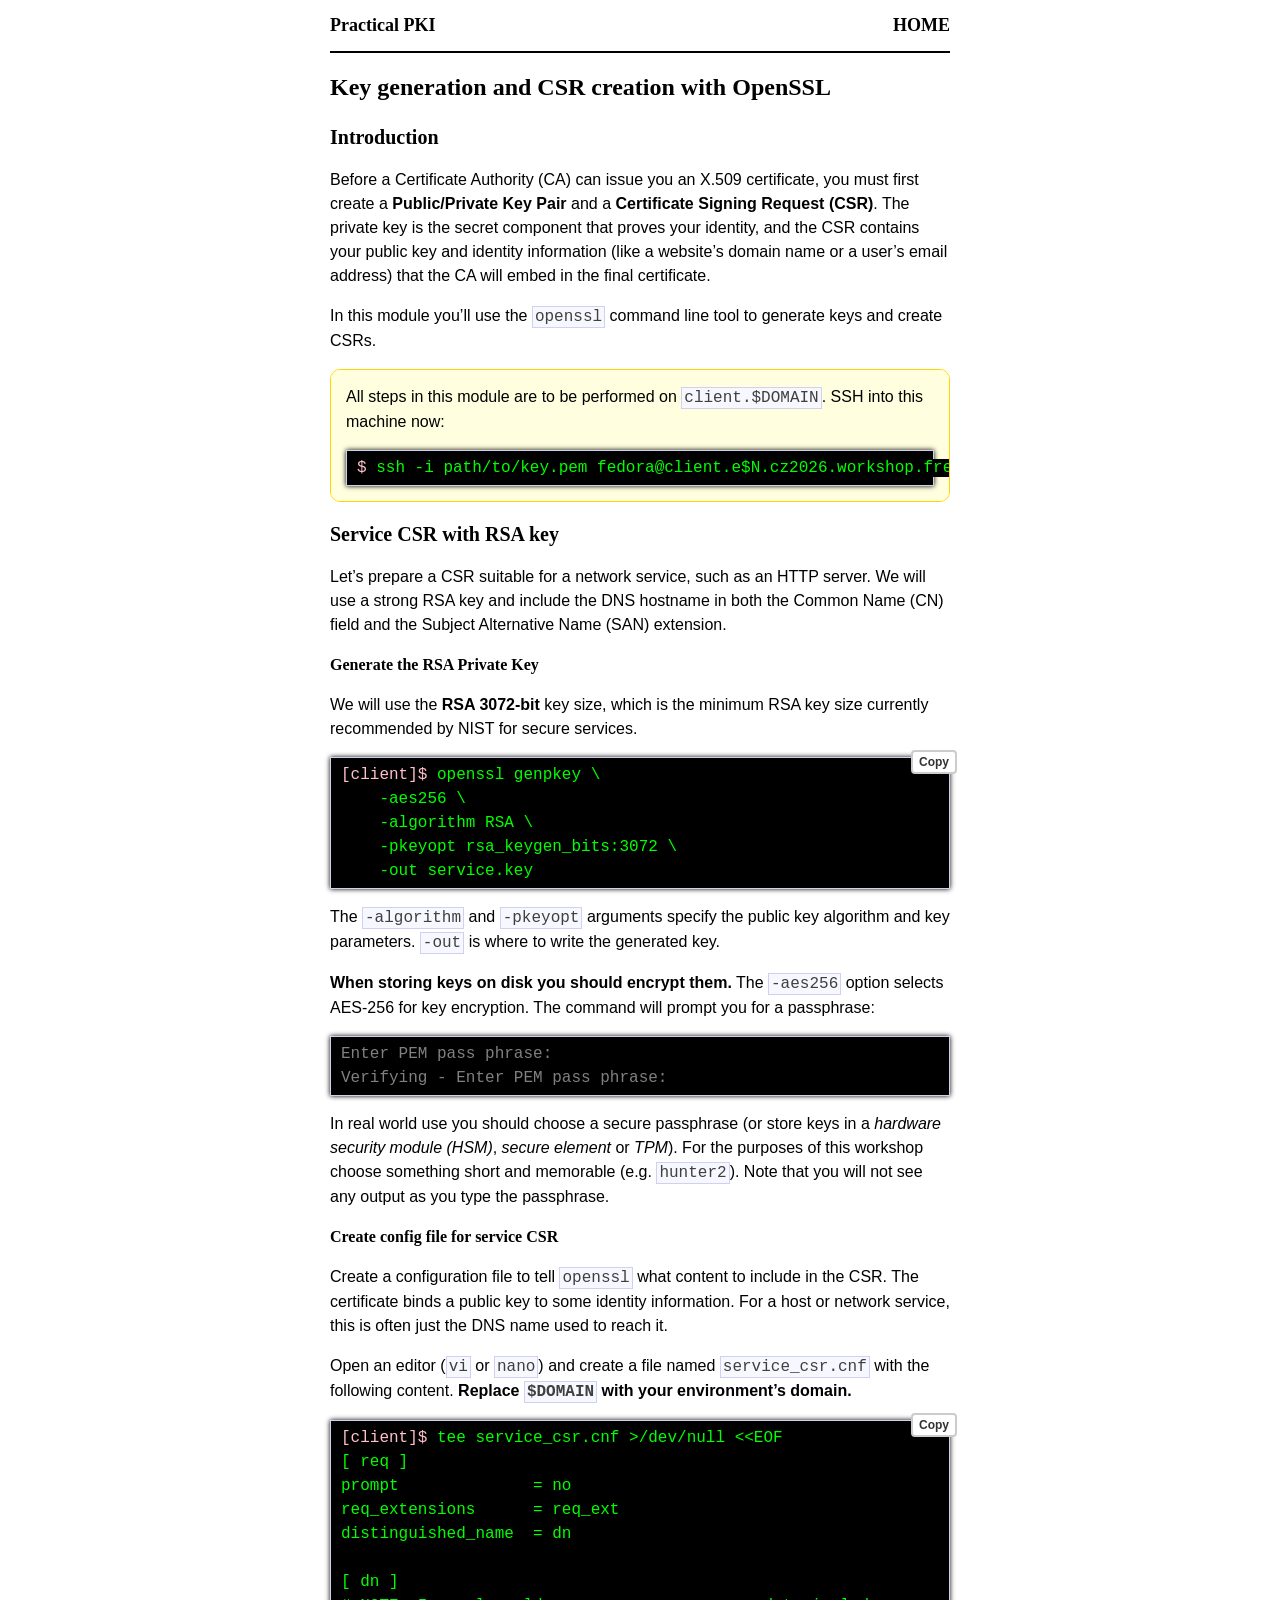
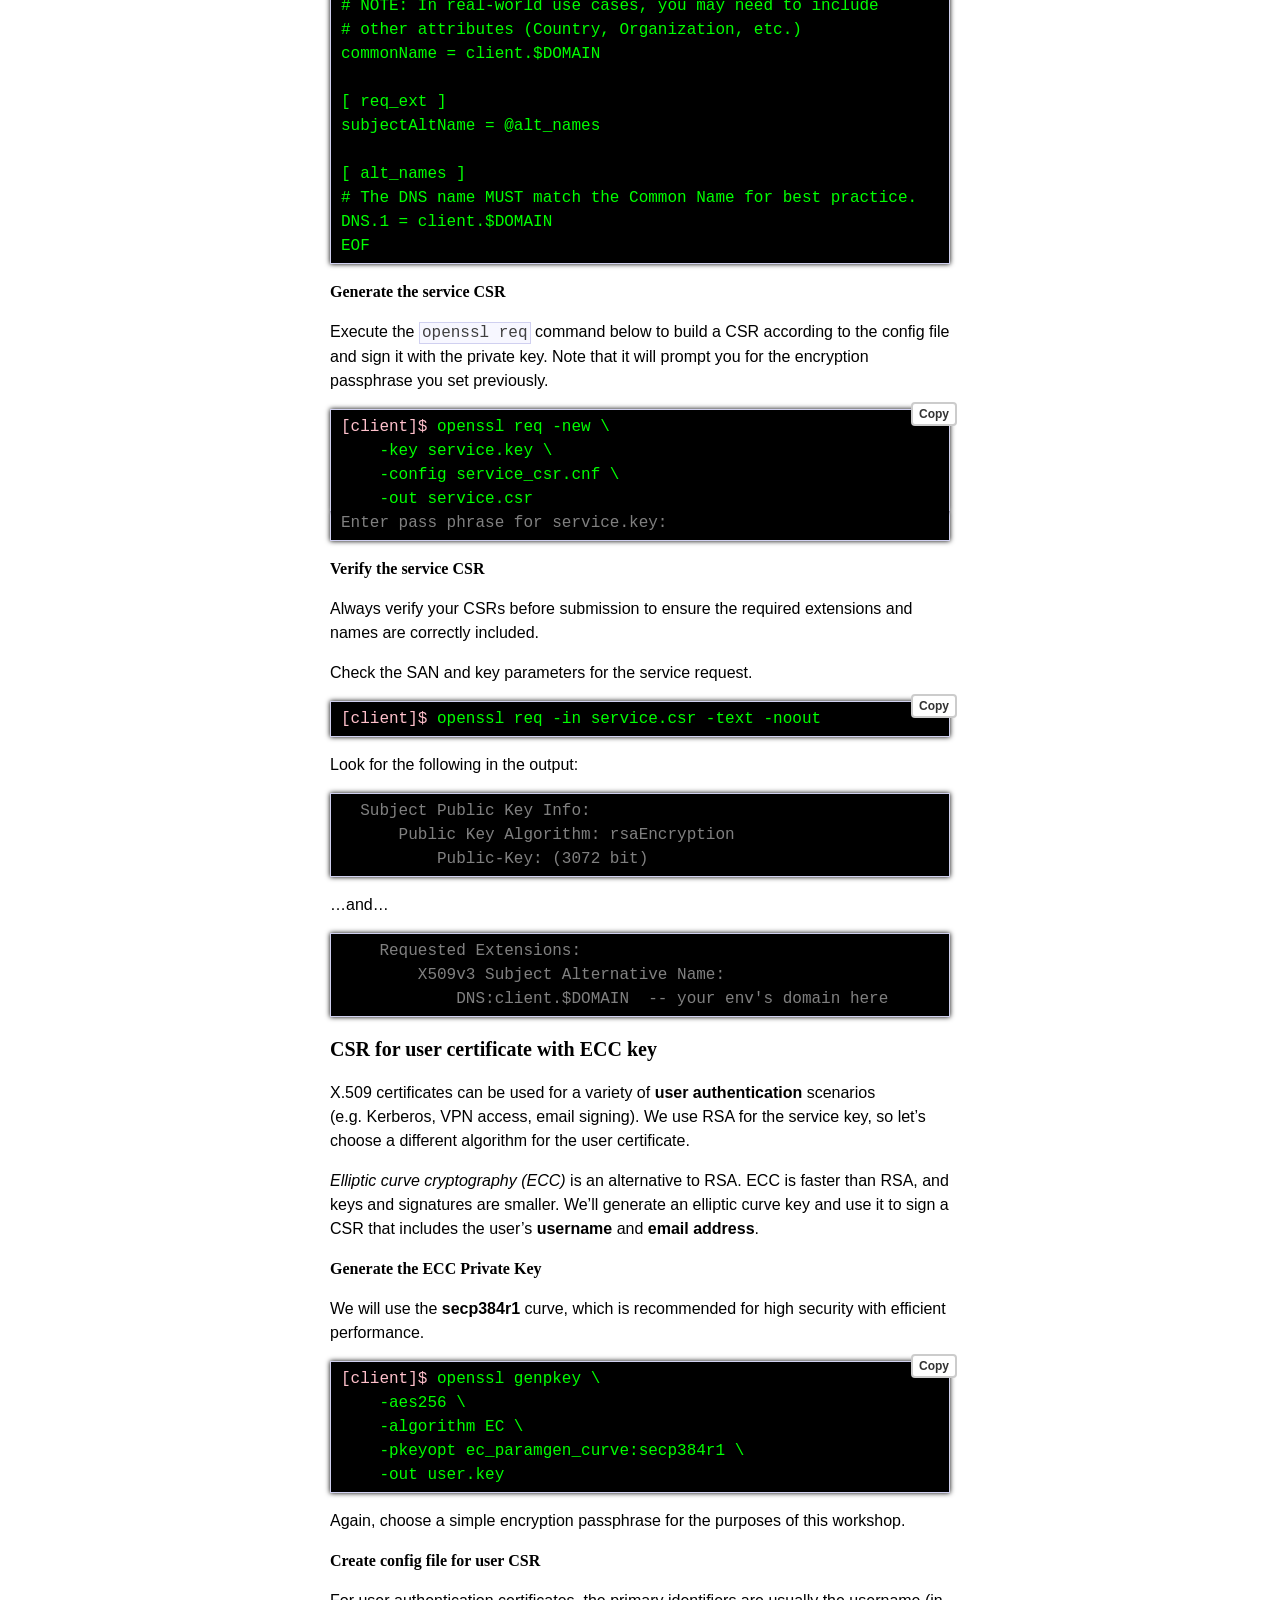
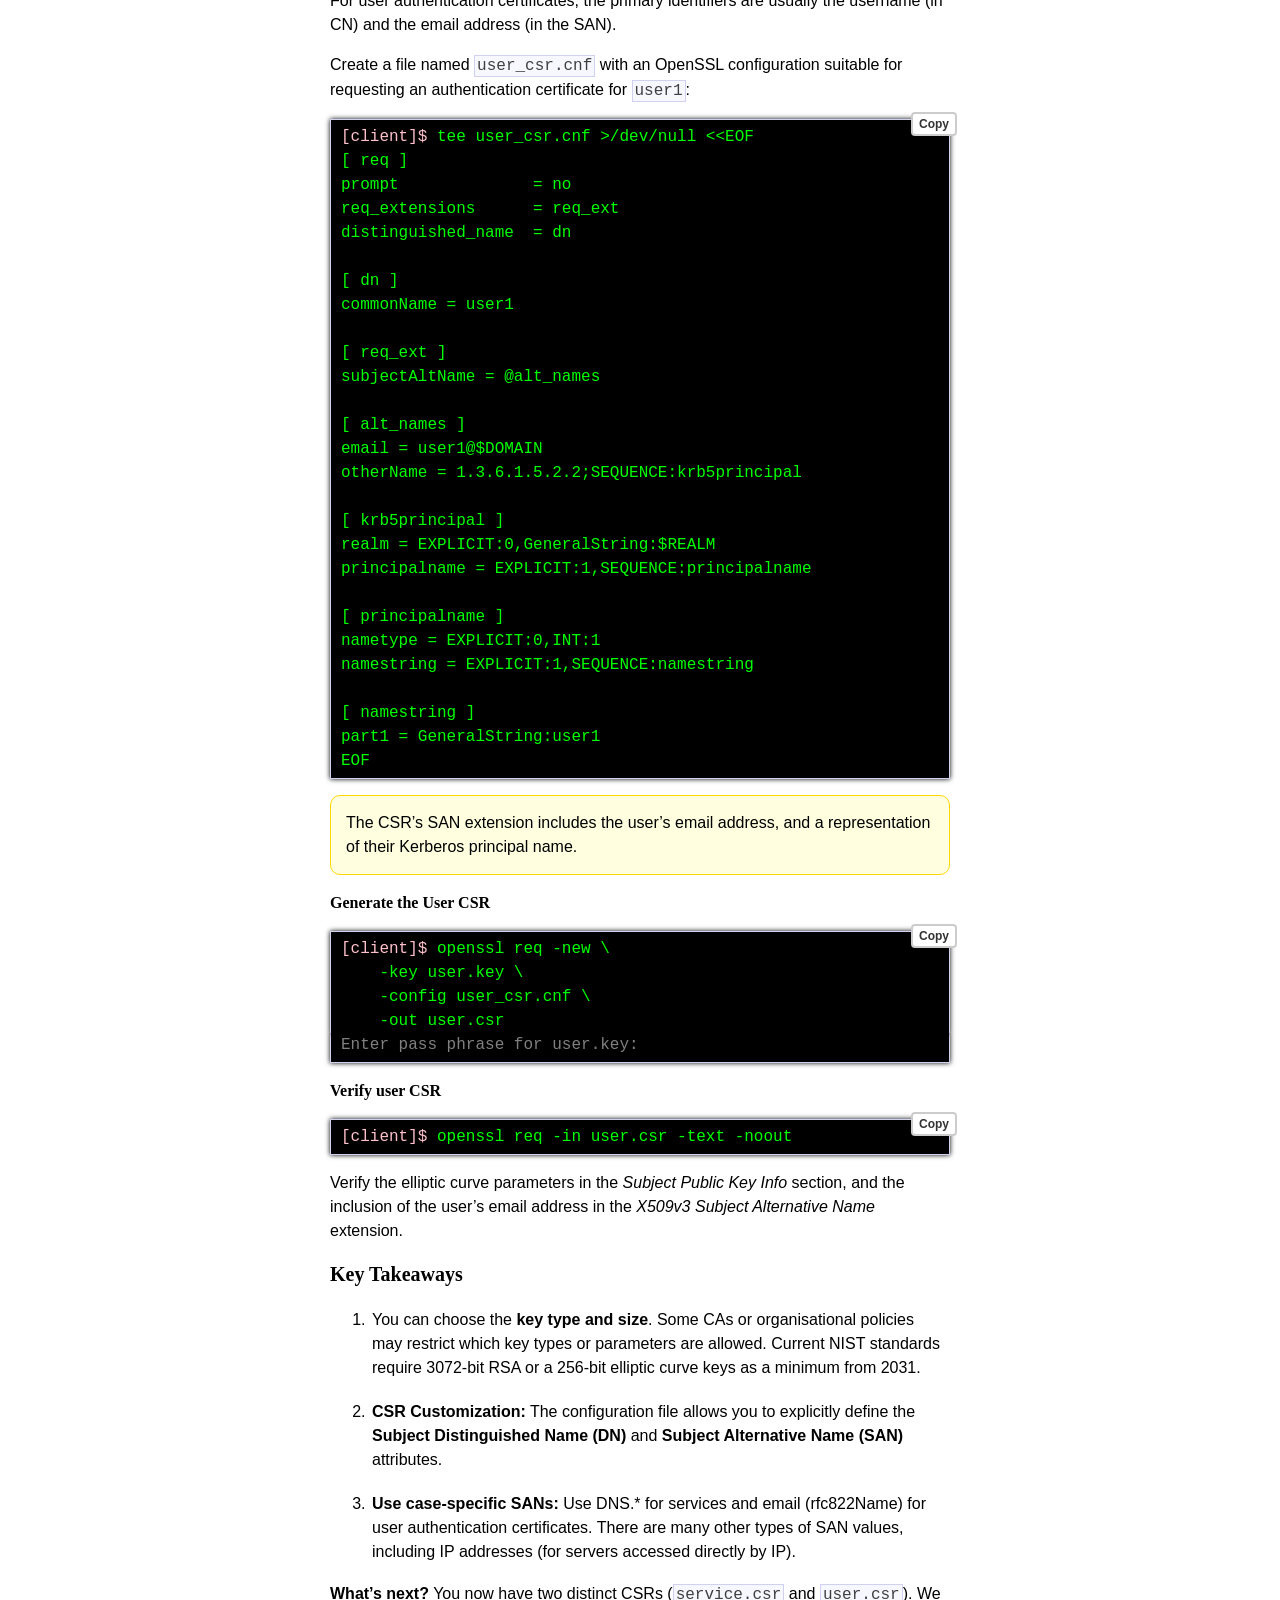
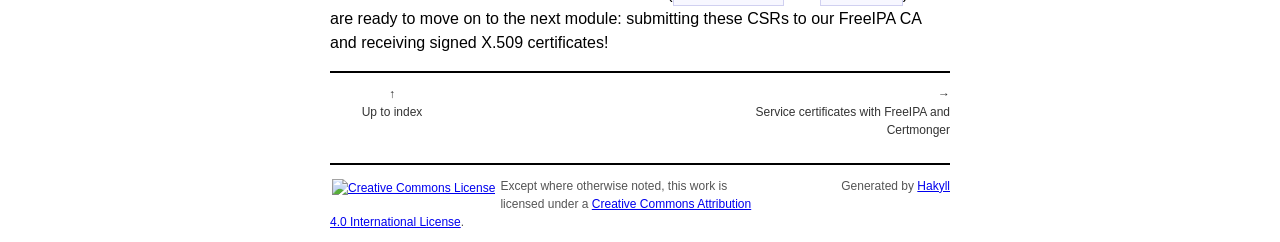
==== modules/01-keygen-and-csr.html @ d238bed1 "snapshot 26-05-22 23:59" ====
<!DOCTYPE html>
<html lang="en">
    <head>
        <meta charset="UTF-8">
        <meta name="viewport" content="width=device-width, initial-scale=1.0">
        <title>Practical PKI - Key generation and CSR creation with OpenSSL</title>
        <link rel="stylesheet" href="../css/default.css">
        <script src="../js/copy-button.js"></script>
    </head>
    <body>
        <div id="header">
            <div id="logo">
                <a href="../">Practical PKI</a>
            </div>
            <div id="navigation">
                <a href="../">Home</a>
            </div>
        </div>

        <div id="content">
            <div id="postContent">
    <h1 id="key-generation-and-csr-creation-with-openssl">Key generation and CSR creation with OpenSSL</h1>
<h2 id="introduction">Introduction <a href="#introduction" class="section">§</a></h2>
<p>Before a Certificate Authority (CA) can issue you an X.509
certificate, you must first create a <strong>Public/Private Key Pair</strong> and
a <strong>Certificate Signing Request (CSR)</strong>. The private key is the
secret component that proves your identity, and the CSR contains
your public key and identity information (like a website’s domain
name or a user’s email address) that the CA will embed in the final
certificate.</p>
<p>In this module you’ll use the <code>openssl</code> command line tool to
generate keys and create CSRs.</p>
<div class="note">
<p>All steps in this module are to be performed on <code>client.$DOMAIN</code>.
SSH into this machine now:</p>
<pre class="command no-copy"><code>ssh -i path/to/key.pem fedora@client.e$N.cz2026.workshop.freeipa.org</code></pre>
</div>
<h2 id="service-csr-with-rsa-key">Service CSR with RSA key <a href="#service-csr-with-rsa-key" class="section">§</a></h2>
<p>Let’s prepare a CSR suitable for a network service, such as an HTTP
server. We will use a strong RSA key and include the DNS hostname
in both the Common Name (CN) field and the Subject Alternative Name
(SAN) extension.</p>
<h3 id="generate-the-rsa-private-key">Generate the RSA Private Key <a href="#generate-the-rsa-private-key" class="section">§</a></h3>
<p>We will use the <strong>RSA 3072-bit</strong> key size, which is the minimum RSA
key size currently recommended by NIST for secure services.</p>
<pre class="command client"><code>openssl genpkey \
    -aes256 \
    -algorithm RSA \
    -pkeyopt rsa_keygen_bits:3072 \
    -out service.key</code></pre>
<p>The <code>-algorithm</code> and <code>-pkeyopt</code> arguments specify the public key
algorithm and key parameters. <code>-out</code> is where to write the
generated key.</p>
<p><strong>When storing keys on disk you should encrypt them.</strong> The
<code>-aes256</code> option selects AES-256 for key encryption. The command
will prompt you for a passphrase:</p>
<pre class="output"><code>Enter PEM pass phrase:
Verifying - Enter PEM pass phrase:</code></pre>
<p>In real world use you should choose a secure passphrase (or store
keys in a <em>hardware security module (HSM)</em>, <em>secure element</em> or
<em>TPM</em>). For the purposes of this workshop choose something short
and memorable (e.g. <code>hunter2</code>). Note that you will not see any
output as you type the passphrase.</p>
<h3 id="create-config-file-for-service-csr">Create config file for service CSR <a href="#create-config-file-for-service-csr" class="section">§</a></h3>
<p>Create a configuration file to tell <code>openssl</code> what content to
include in the CSR. The certificate binds a public key to some
identity information. For a host or network service, this is often
just the DNS name used to reach it.</p>
<p>Open an editor (<code>vi</code> or <code>nano</code>) and create a file named
<code>service_csr.cnf</code> with the following content. <strong>Replace <code>$DOMAIN</code>
with your environment’s domain.</strong></p>
<pre class="command client"><code>tee service_csr.cnf &gt;/dev/null &lt;&lt;EOF
[ req ]
prompt              = no
req_extensions      = req_ext
distinguished_name  = dn

[ dn ]
# NOTE: In real-world use cases, you may need to include
# other attributes (Country, Organization, etc.)
commonName = client.$DOMAIN

[ req_ext ]
subjectAltName = @alt_names

[ alt_names ]
# The DNS name MUST match the Common Name for best practice.
DNS.1 = client.$DOMAIN
EOF</code></pre>
<h3 id="generate-the-service-csr">Generate the service CSR <a href="#generate-the-service-csr" class="section">§</a></h3>
<p>Execute the <code>openssl req</code> command below to build a CSR according to
the config file and sign it with the private key. Note that it will
prompt you for the encryption passphrase you set previously.</p>
<pre class="command client"><code>openssl req -new \
    -key service.key \
    -config service_csr.cnf \
    -out service.csr</code></pre>
<pre class="output"><code>Enter pass phrase for service.key:</code></pre>
<h3 id="verify-the-service-csr">Verify the service CSR <a href="#verify-the-service-csr" class="section">§</a></h3>
<p>Always verify your CSRs before submission to ensure the required
extensions and names are correctly included.</p>
<p>Check the SAN and key parameters for the service request.</p>
<pre class="command client"><code>openssl req -in service.csr -text -noout</code></pre>
<p>Look for the following in the output:</p>
<pre class="output"><code>  Subject Public Key Info:
      Public Key Algorithm: rsaEncryption
          Public-Key: (3072 bit)</code></pre>
<p>…and…</p>
<pre class="output"><code>    Requested Extensions:
        X509v3 Subject Alternative Name:
            DNS:client.$DOMAIN  -- your env's domain here</code></pre>
<h2 id="csr-for-user-certificate-with-ecc-key">CSR for user certificate with ECC key <a href="#csr-for-user-certificate-with-ecc-key" class="section">§</a></h2>
<p>X.509 certificates can be used for a variety of <strong>user
authentication</strong> scenarios (e.g. Kerberos, VPN access, email
signing). We use RSA for the service key, so let’s choose a
different algorithm for the user certificate.</p>
<p><em>Elliptic curve cryptography (ECC)</em> is an alternative to RSA. ECC
is faster than RSA, and keys and signatures are smaller. We’ll
generate an elliptic curve key and use it to sign a CSR that
includes the user’s <strong>username</strong> and <strong>email address</strong>.</p>
<h3 id="generate-the-ecc-private-key">Generate the ECC Private Key <a href="#generate-the-ecc-private-key" class="section">§</a></h3>
<p>We will use the <strong>secp384r1</strong> curve, which is recommended for high
security with efficient performance.</p>
<pre class="command client"><code>openssl genpkey \
    -aes256 \
    -algorithm EC \
    -pkeyopt ec_paramgen_curve:secp384r1 \
    -out user.key</code></pre>
<p>Again, choose a simple encryption passphrase for the purposes of
this workshop.</p>
<h3 id="create-config-file-for-user-csr">Create config file for user CSR <a href="#create-config-file-for-user-csr" class="section">§</a></h3>
<p>For user authentication certificates, the primary identifiers are
usually the username (in CN) and the email address (in the SAN).</p>
<p>Create a file named <code>user_csr.cnf</code> with an OpenSSL configuration
suitable for requesting an authentication certificate for <code>user1</code>:</p>
<pre class="command client"><code>tee user_csr.cnf &gt;/dev/null &lt;&lt;EOF
[ req ]
prompt              = no
req_extensions      = req_ext
distinguished_name  = dn

[ dn ]
commonName = user1

[ req_ext ]
subjectAltName = @alt_names

[ alt_names ]
email = user1@$DOMAIN
otherName = 1.3.6.1.5.2.2;SEQUENCE:krb5principal

[ krb5principal ]
realm = EXPLICIT:0,GeneralString:$REALM
principalname = EXPLICIT:1,SEQUENCE:principalname

[ principalname ]
nametype = EXPLICIT:0,INT:1
namestring = EXPLICIT:1,SEQUENCE:namestring

[ namestring ]
part1 = GeneralString:user1
EOF</code></pre>
<div class="note">
<p>The CSR’s SAN extension includes the user’s email address, and a
representation of their Kerberos principal name.</p>
</div>
<h3 id="generate-the-user-csr">Generate the User CSR <a href="#generate-the-user-csr" class="section">§</a></h3>
<pre class="command client"><code>openssl req -new \
    -key user.key \
    -config user_csr.cnf \
    -out user.csr</code></pre>
<pre class="output"><code>Enter pass phrase for user.key:</code></pre>
<h3 id="verify-user-csr">Verify user CSR <a href="#verify-user-csr" class="section">§</a></h3>
<pre class="command client"><code>openssl req -in user.csr -text -noout</code></pre>
<p>Verify the elliptic curve parameters in the <em>Subject Public Key
Info</em> section, and the inclusion of the user’s email address in the
<em>X509v3 Subject Alternative Name</em> extension.</p>
<h2 id="key-takeaways">Key Takeaways <a href="#key-takeaways" class="section">§</a></h2>
<ol type="1">
<li><p>You can choose the <strong>key type and size</strong>. Some CAs or
organisational policies may restrict which key types or
parameters are allowed. Current NIST standards require 3072-bit
RSA or a 256-bit elliptic curve keys as a minimum from 2031.</p></li>
<li><p><strong>CSR Customization:</strong> The configuration file allows you to
explicitly define the <strong>Subject Distinguished Name (DN)</strong> and
<strong>Subject Alternative Name (SAN)</strong> attributes.</p></li>
<li><p><strong>Use case-specific SANs:</strong> Use DNS.* for services and email
(rfc822Name) for user authentication certificates. There are
many other types of SAN values, including IP addresses (for
servers accessed directly by IP).</p></li>
</ol>
<p><strong>What’s next?</strong> You now have two distinct CSRs (<code>service.csr</code> and
<code>user.csr</code>). We are ready to move on to the next module: submitting
these CSRs to our FreeIPA CA and receiving signed X.509
certificates!</p>
</div>
<div id="nav" class="footer">
    
    
    <div class="up">
        <a href="../index.html#toc">Up to index</a>
    </div>
    
    
    <div class="next">
        <a href="ipa-certmonger.html">Service certificates with FreeIPA and Certmonger</a>
    </div>
    
</div>

        </div>

        <div class="footer">

<div id="license">
    <div style="float: left">
        <a rel="license" href="https://creativecommons.org/licenses/by/4.0/">
            <img alt="Creative Commons License" style="border-width:0" src="https://licensebuttons.net/l/by/4.0/88x31.png">
        </a>
    </div>
    <div>
        <p>
        Except where otherwise noted, this work is licensed under a
        <a rel="license" href="https://creativecommons.org/licenses/by/4.0/">
            Creative Commons Attribution 4.0 International License</a>.
        </p>
    </div>
</div>

<div id="hakyll">
    Generated by
    <a href="https://jaspervdj.be/hakyll">Hakyll</a>
</div>

        </div>
    </body>
</html>
---- css/default.css ----
body{color:black;font-size:16px;font-family:sans-serif;margin:0px auto 0px auto;max-width:650px;width:100%;padding:0 15px;box-sizing:border-box;line-height:1.5}div#header{font-family:serif;border-bottom:2px solid black;margin-bottom:12px;padding:12px 0px 12px 0px}div#header::after{content:"";display:table;clear:both}div#logo a{color:black;float:left;font-size:18px;font-weight:bold;text-decoration:none}div#header #navigation{text-align:right}div#header #navigation a{color:black;font-size:18px;font-weight:bold;margin-left:12px;text-decoration:none;text-transform:uppercase}#recent ul{padding-left:20px}.clear{clear:both}.footer{border-top:solid 2px black;color:#555;font-size:12px;margin-top:12px;padding:12px 0px 12px 0px;display:flex;justify-content:space-between}#nav .back{width:40%;text-align:left}#nav .up{width:20%;text-align:center}#nav .next{width:40%;text-align:right}#nav .back a::before{content:"←\a";white-space:pre}#nav .up a::before{content:"↑\a";white-space:pre}#nav .next a::before{content:"→\a";white-space:pre}#nav a{text-decoration:none;color:#333}#nav a:hover{color:#000}#license{width:70%}#license img{margin:2px;margin-right:5px}#content img{max-width:100%}li{padding:2px}h1{font-size:24px}h2{font-size:20px}h3{font-size:16px}h4{color:grey;font-size:16px}h1,h2,h3,h4,h5,h6{font-family:serif}a.section{text-decoration:none;color:grey;visibility:hidden}:hover>a.section{visibility:visible}div.info{color:#555;font-size:14px;font-style:italic}table{margin:auto;border-collapse:collapse}td,th{padding:5px;border-bottom:1px solid lightgrey}th{border-top:1px solid lightgrey}p{overflow-wrap:break-word;hyphens:auto}div p:first-child{margin-top:0}.note :last-child,.note :last-child :last-child{margin-bottom:0}li:last-child :last-child{margin-bottom:0}blockquote{font-style:italic}code{background:#f7f7ff;color:#3f3f3f;border:solid 1px #d0d0f0;padding:1px 2px;hyphens:none;white-space:nowrap}pre code{border:none;padding:0px;white-space:pre}pre.command,pre.output{background:black;box-shadow:0 0 5px black}pre.command code{background:black;color:lime}pre.output code{background:black;color:grey}pre.command code::before{content:"$ ";color:pink}pre.command.web code::before{content:"[web]$ "}pre.command.ipa code::before{content:"[ipa]$ "}pre.command.client code::before{content:"[client]$ "}pre.command.workstation code::before{content:"[client]$ "}pre.command:has(+pre.output){border-bottom:none;margin-bottom:0;padding-bottom:0}pre.command+pre.output{border-top:none;margin-top:0;padding-top:0}pre.command,pre.copy{position:relative;overflow:visible}.copy-button{top:-8px;right:-8px;border:2px solid #ccc;border-radius:4px;cursor:pointer;padding:3px 6px;background-color:white;color:#333;font-size:12px;font-weight:bold;transition:all 0.2s ease;position:absolute}.copy-button:hover{background:#f0f0f0;border-color:#999}pre{border:solid 1px #d0d0f0;background:#f7f7ff;padding:5px 10px;overflow:auto}.note{border:solid 1px gold;border-radius:10px;background:lightyellow;padding:15px;overflow:auto}.sourceCode .im{color:mediumvioletred}.sourceCode .kw{color:mediumvioletred}.sourceCode .fu{color:mediumvioletred}.sourceCode .cf{color:mediumvioletred}.sourceCode .op{color:mediumvioletred}.sourceCode .dt{color:blue}.sourceCode .va{color:blue}.sourceCode .bu{color:blue}.sourceCode .ex{color:blue}.sourceCode .at{color:blue}.sourceCode .pp{color:brown}.sourceCode .st{color:brown}.sourceCode .vs{color:brown}.sourceCode .ss{color:brown}.sourceCode .dv{color:brown}.sourceCode .bn{color:brown}.sourceCode .fl{color:brown}.sourceCode .ch{color:brown}.sourceCode .sc{color:red}.sourceCode .cn{color:brown}.sourceCode .co{color:darkgreen}.sourceCode .cv{color:green}.sourceCode .ot{color:blue}.sourceCode .do{color:darkgreen}.sourceCode .re{color:red}.sourceCode .er{color:red}.sourceCode .an{color:red}.sourceCode .wa{color:red}.sourceCode .in{color:red}@media (max-width:650px){table{display:block;overflow-x:auto;white-space:nowrap}}@media (max-width:480px){body{font-size:15px;padding:0 10px}h1{font-size:22px}h2{font-size:18px}div#header{padding:10px 0}div#logo a,div#header #navigation a{font-size:16px}.footer{flex-direction:column;text-align:center}#license{width:100%}#license>div{float:none}#license img{display:none}#nav{border-top:2px solid black;padding-top:15px;padding-bottom:0px;margin-bottom:15px;margin-top:20px;gap:8px}#nav .back,#nav .up,#nav .next{font-size:15px;padding:0;width:auto;flex:1;min-width:0}#nav a{display:block;padding:12px 8px;background:#f5f5f5;border:1px solid #ddd;border-radius:6px;text-align:center;font-weight:500;transition:all 0.15s ease}#nav a:active{background:#e0e0e0}#nav .back a::before{content:"← ";white-space:normal}#nav .up a::before,#nav .up a::after{content:" ↑ ";white-space:normal}#nav .next a::before{content:""}#nav .next a::after{content:" →";white-space:normal}pre{padding:5px;font-size:13px}code{font-size:13px;word-break:break-word;white-space:pre-wrap}pre code{word-break:normal;white-space:pre}p code,li code,td code{white-space:pre-wrap}.copy-button{font-size:11px;padding:2px 4px}}
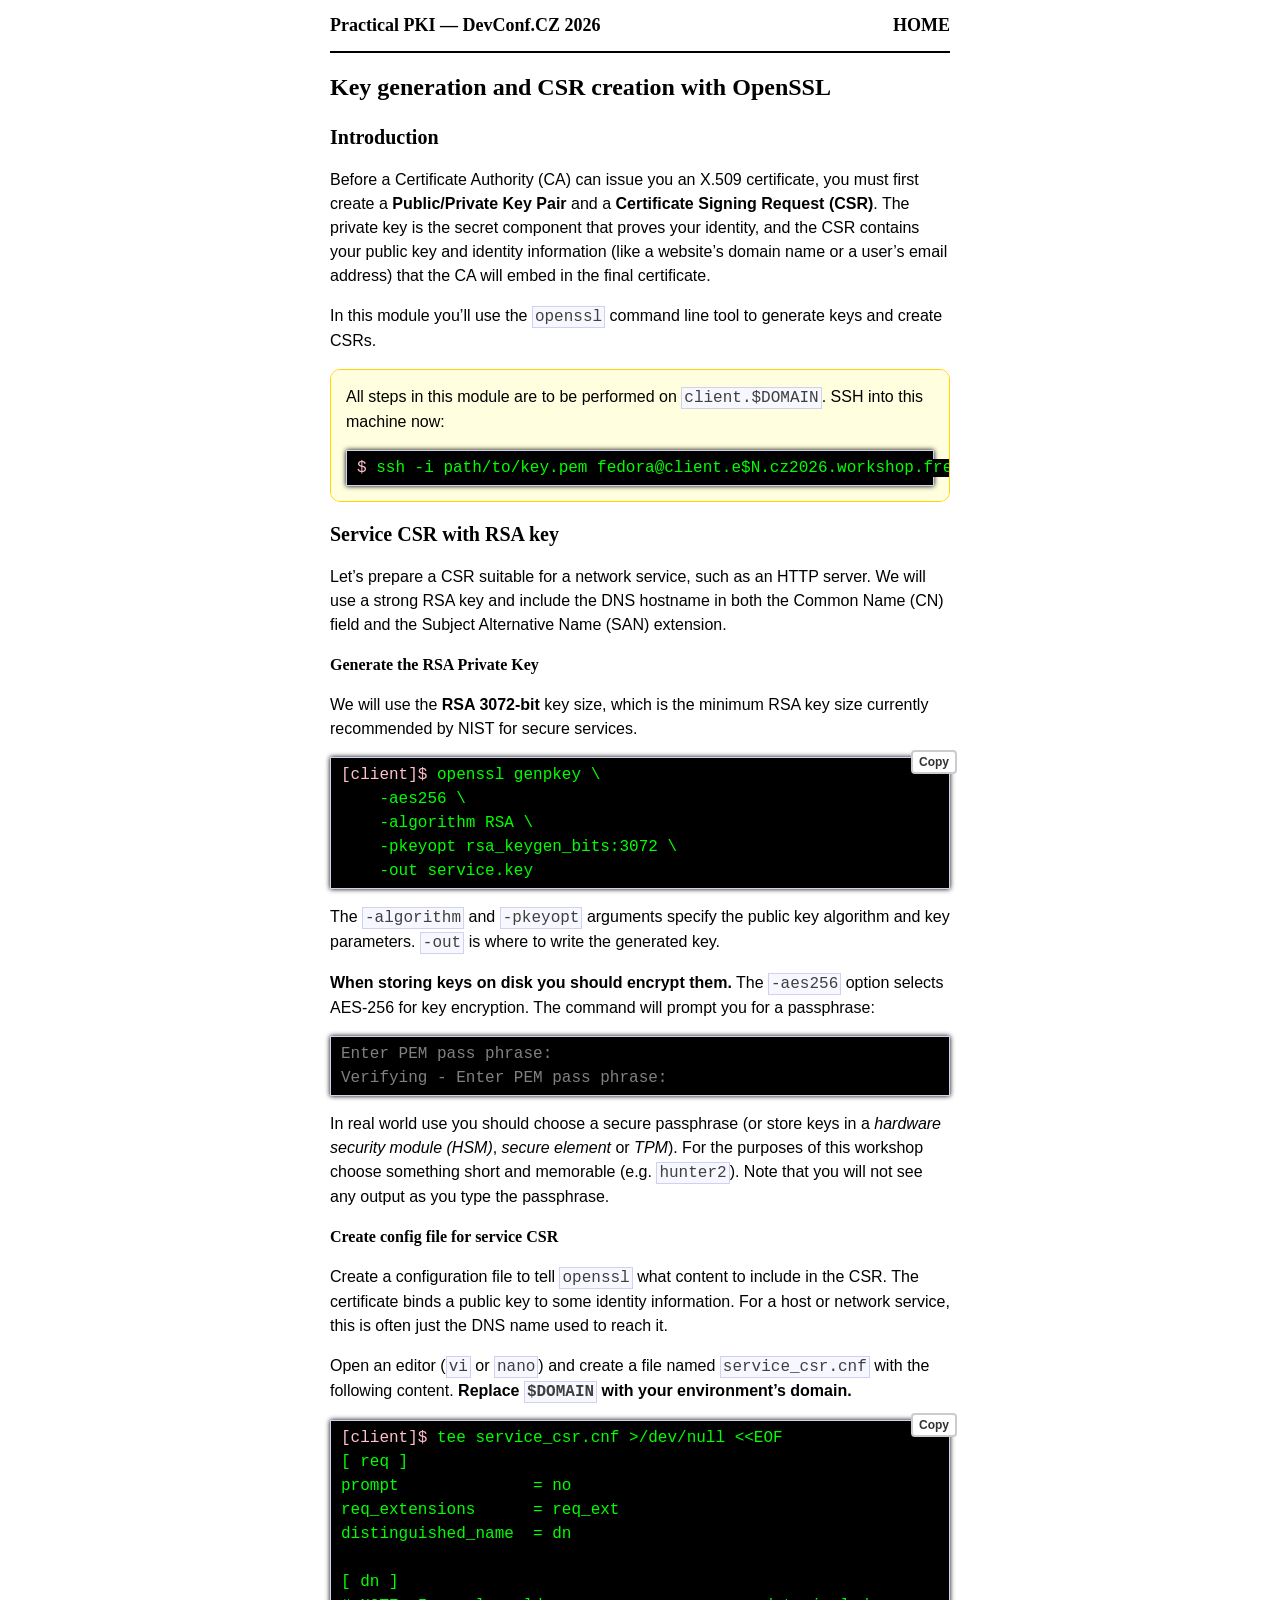
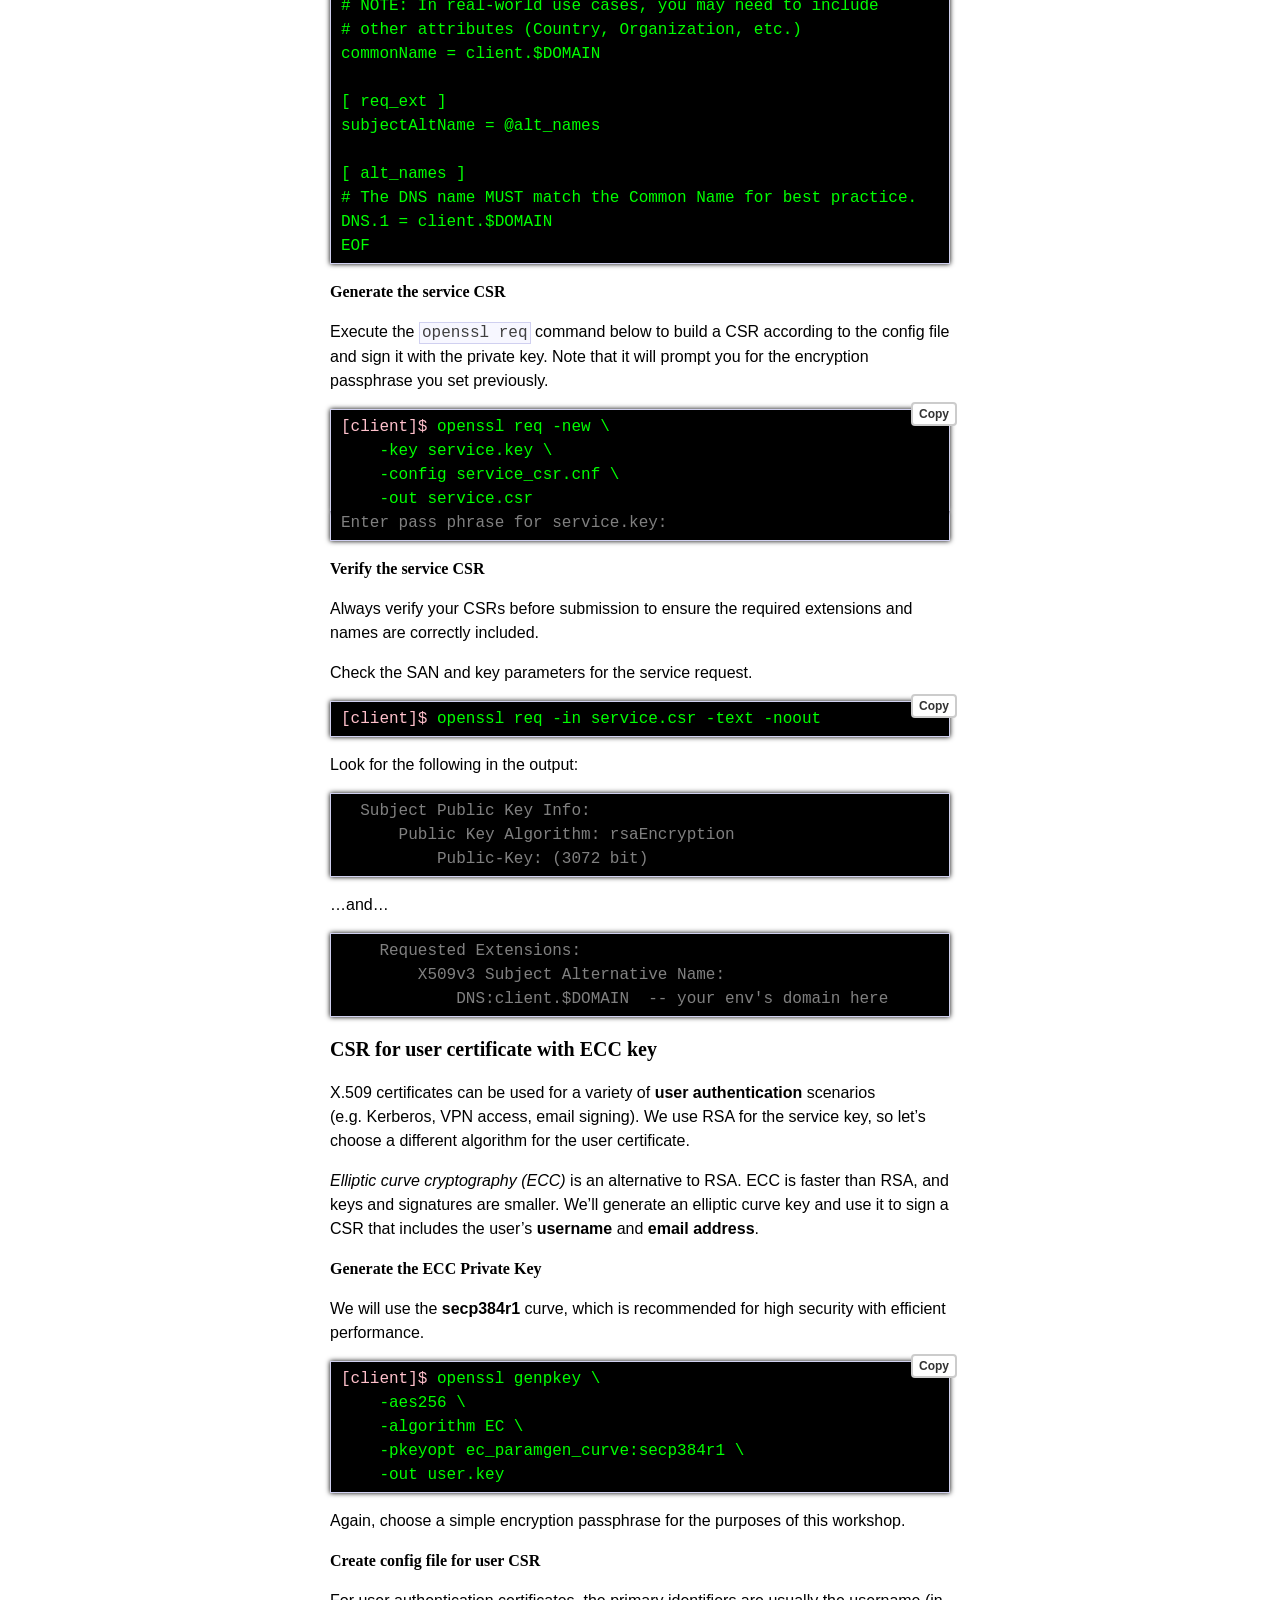
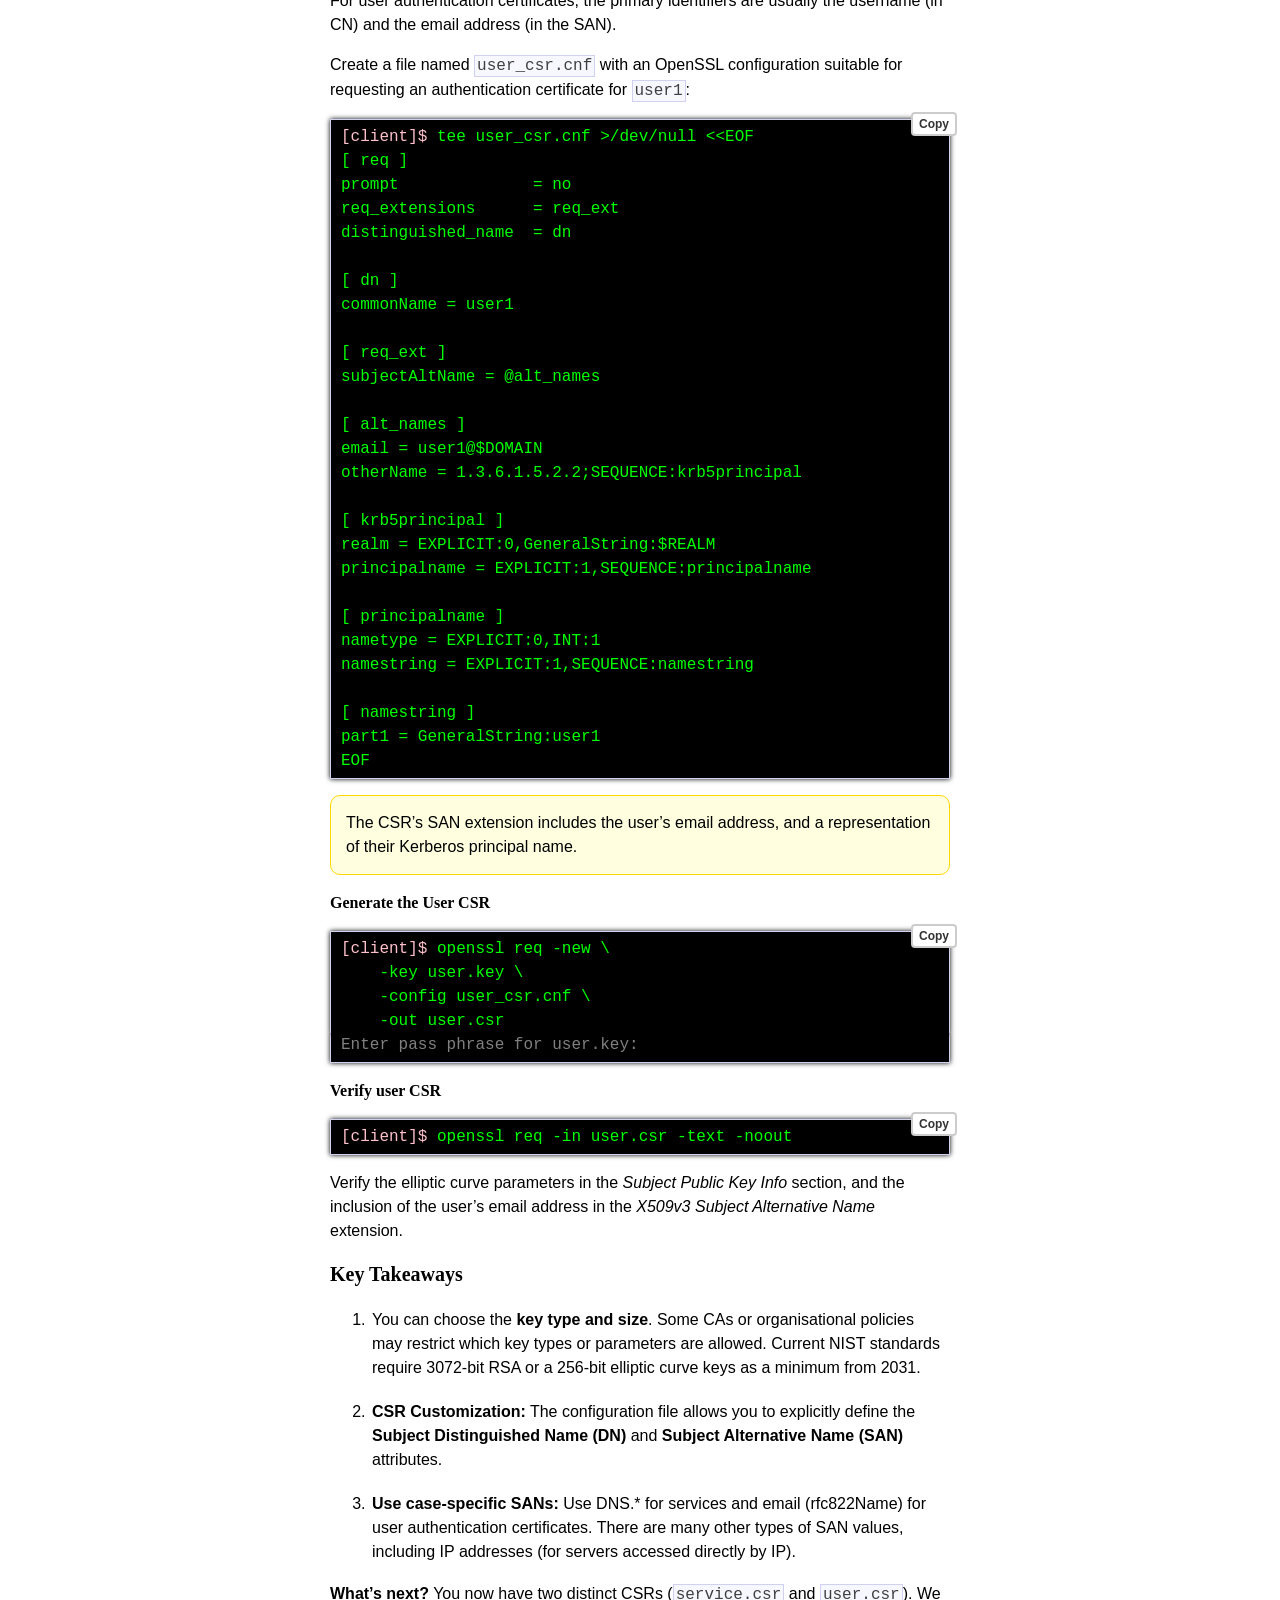
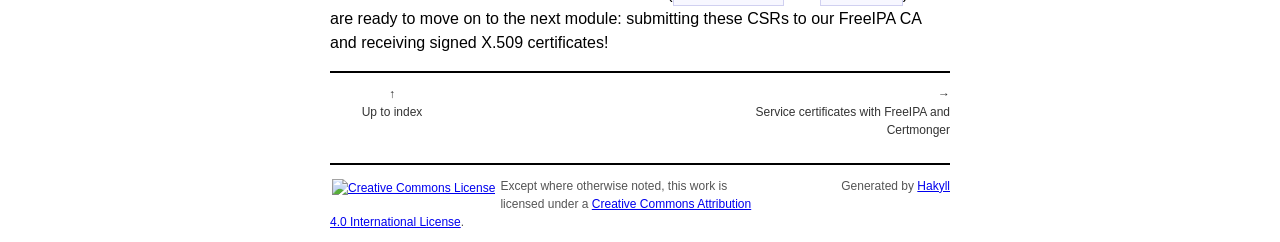
==== commit cf3f2c4d: "snapshot 26-05-27 12:47" ====
--- a/modules/01-keygen-and-csr.html
+++ b/modules/01-keygen-and-csr.html
@@ -3,14 +3,14 @@
     <head>
         <meta charset="UTF-8">
         <meta name="viewport" content="width=device-width, initial-scale=1.0">
-        <title>Practical PKI - Key generation and CSR creation with OpenSSL</title>
+        <title>Practical PKI - DevConf.CZ 2026 - Key generation and CSR creation with OpenSSL</title>
         <link rel="stylesheet" href="../css/default.css">
         <script src="../js/copy-button.js"></script>
     </head>
     <body>
         <div id="header">
             <div id="logo">
-                <a href="../">Practical PKI</a>
+                <a href="../">Practical PKI — DevConf.CZ 2026</a>
             </div>
             <div id="navigation">
                 <a href="../">Home</a>
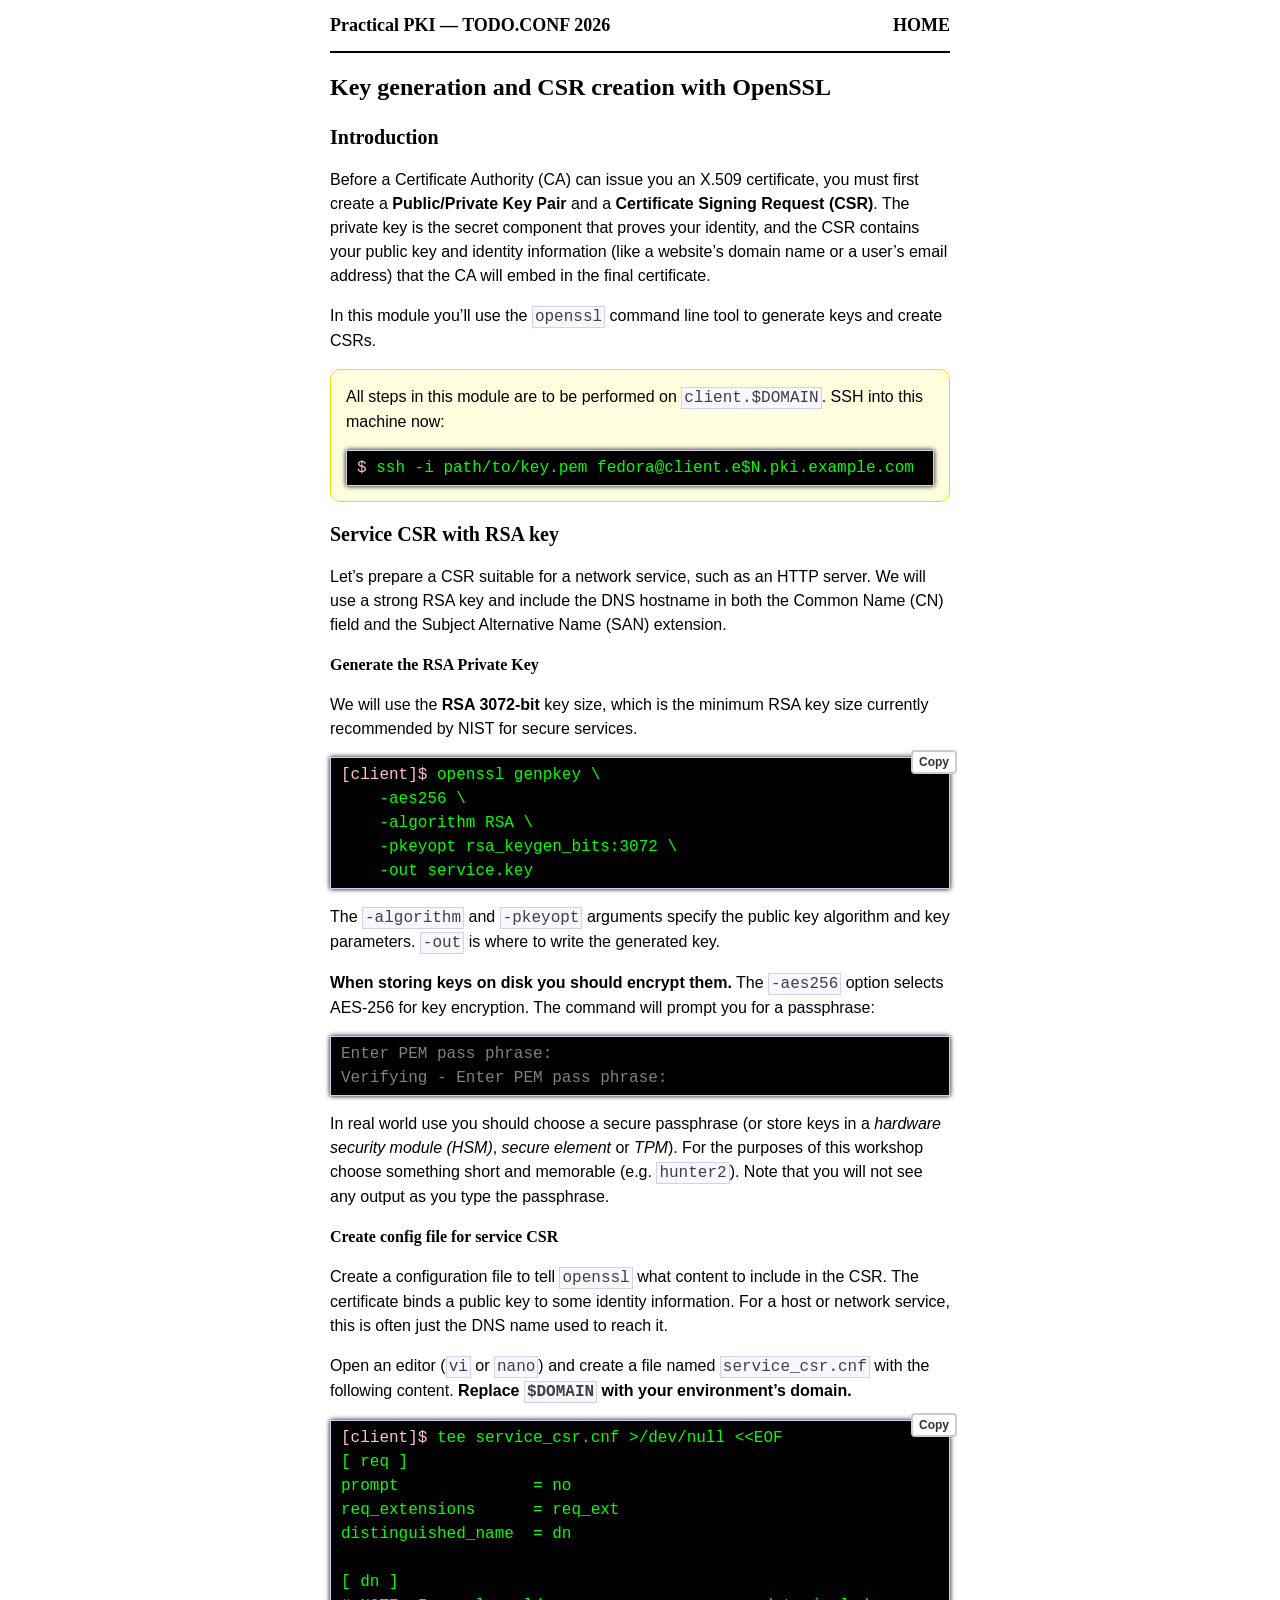
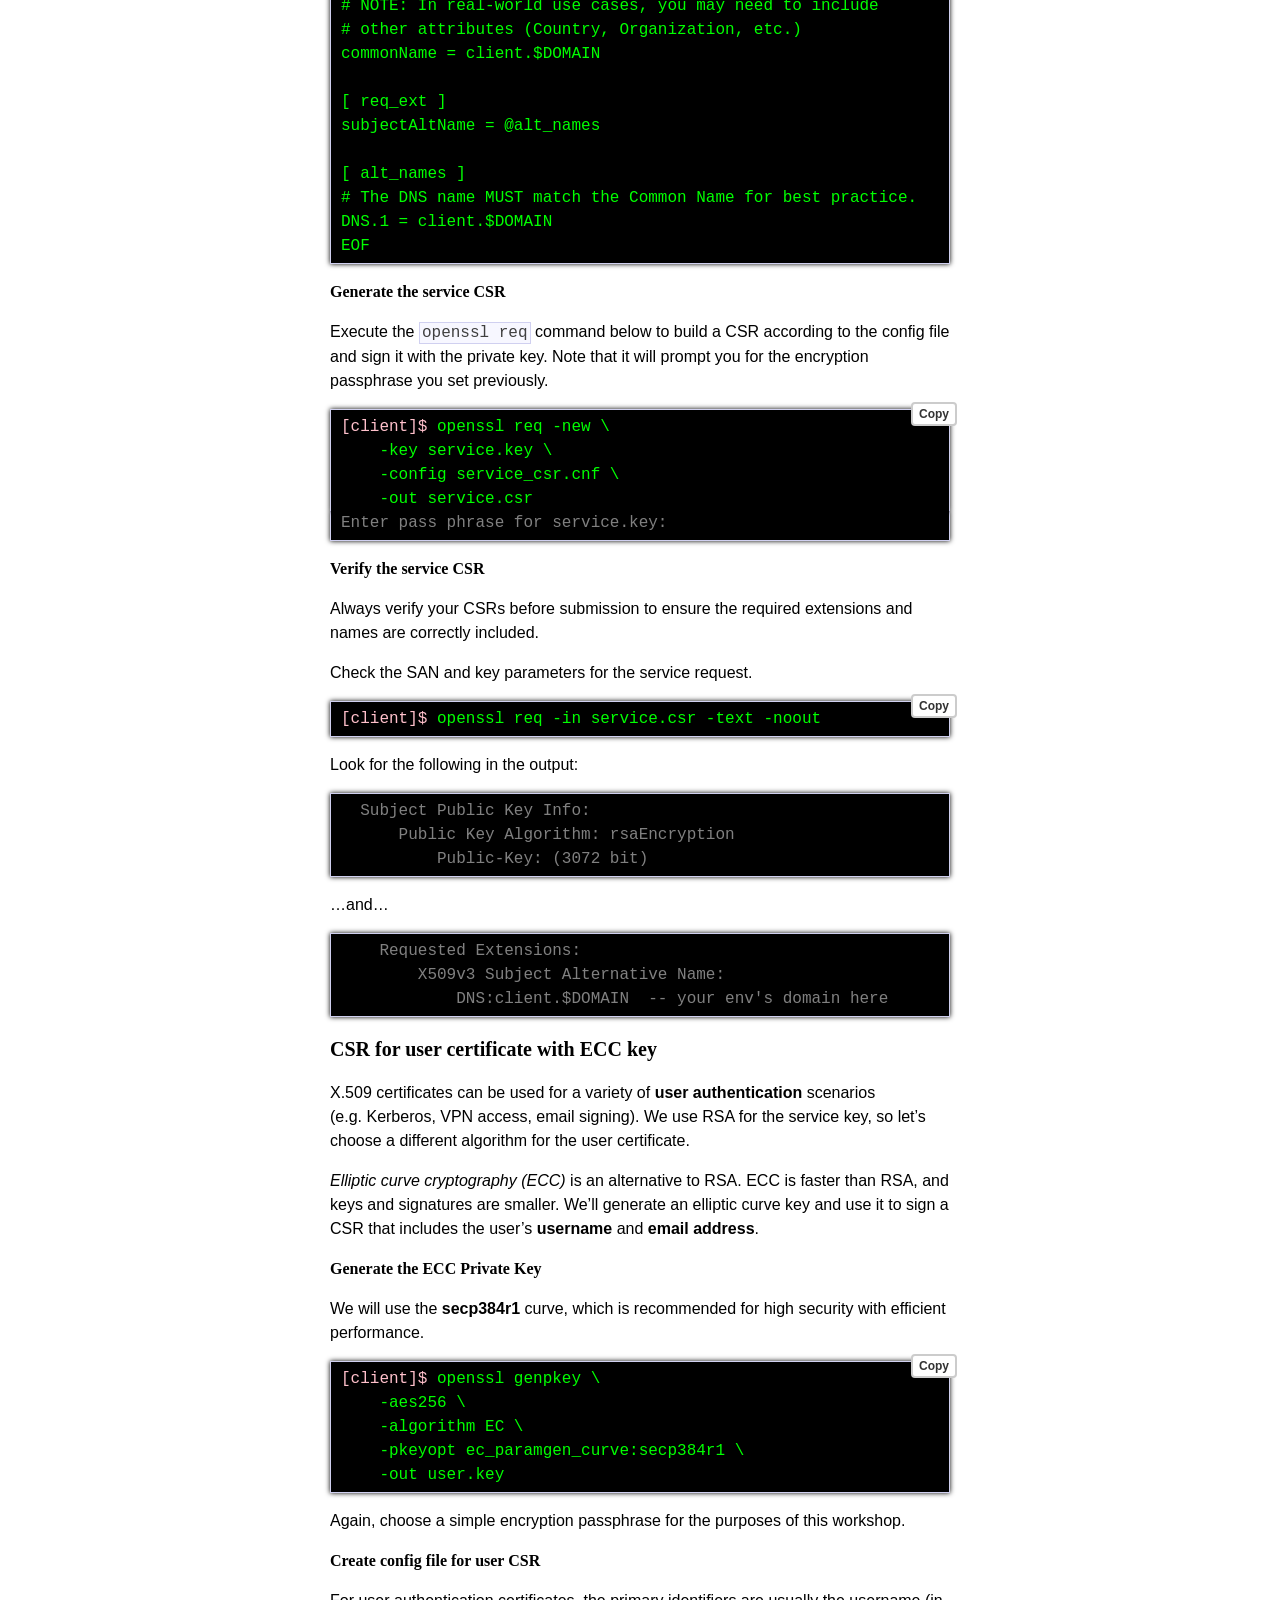
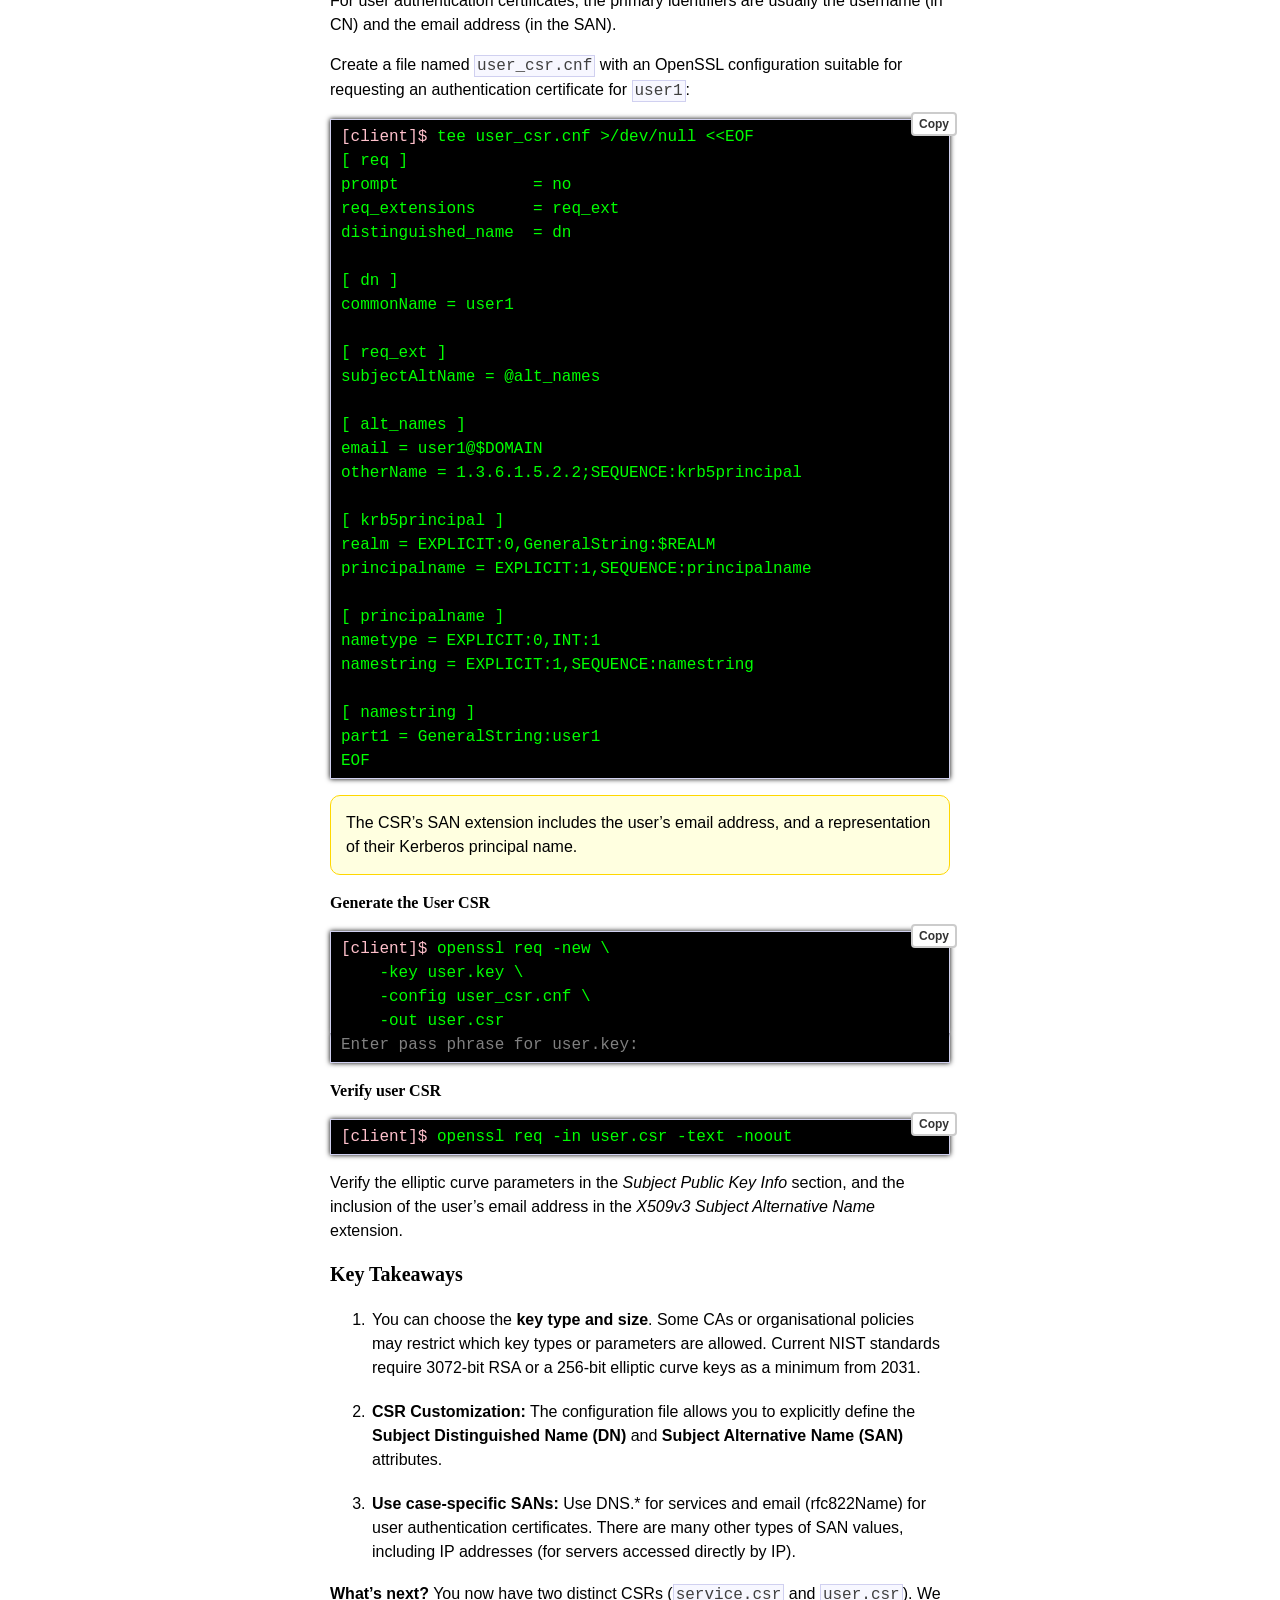
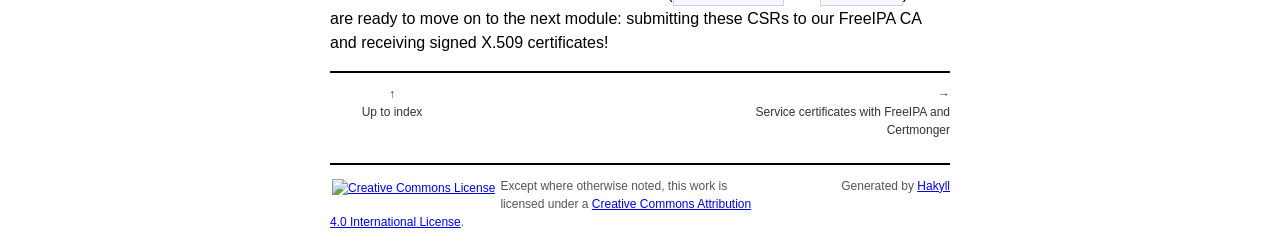
==== commit 71c8494e: "snapshot 26-06-16 14:10" ====
--- a/modules/01-keygen-and-csr.html
+++ b/modules/01-keygen-and-csr.html
@@ -3,14 +3,14 @@
     <head>
         <meta charset="UTF-8">
         <meta name="viewport" content="width=device-width, initial-scale=1.0">
-        <title>Practical PKI - DevConf.CZ 2026 - Key generation and CSR creation with OpenSSL</title>
+        <title>Practical PKI - TODO.CONF 2026 - Key generation and CSR creation with OpenSSL</title>
         <link rel="stylesheet" href="../css/default.css">
         <script src="../js/copy-button.js"></script>
     </head>
     <body>
         <div id="header">
             <div id="logo">
-                <a href="../">Practical PKI — DevConf.CZ 2026</a>
+                <a href="../">Practical PKI — TODO.CONF 2026</a>
             </div>
             <div id="navigation">
                 <a href="../">Home</a>
@@ -33,7 +33,7 @@
 <div class="note">
 <p>All steps in this module are to be performed on <code>client.$DOMAIN</code>.
 SSH into this machine now:</p>
-<pre class="command no-copy"><code>ssh -i path/to/key.pem fedora@client.e$N.cz2026.workshop.freeipa.org</code></pre>
+<pre class="command no-copy"><code>ssh -i path/to/key.pem fedora@client.e$N.pki.example.com</code></pre>
 </div>
 <h2 id="service-csr-with-rsa-key">Service CSR with RSA key <a href="#service-csr-with-rsa-key" class="section">§</a></h2>
 <p>Let’s prepare a CSR suitable for a network service, such as an HTTP
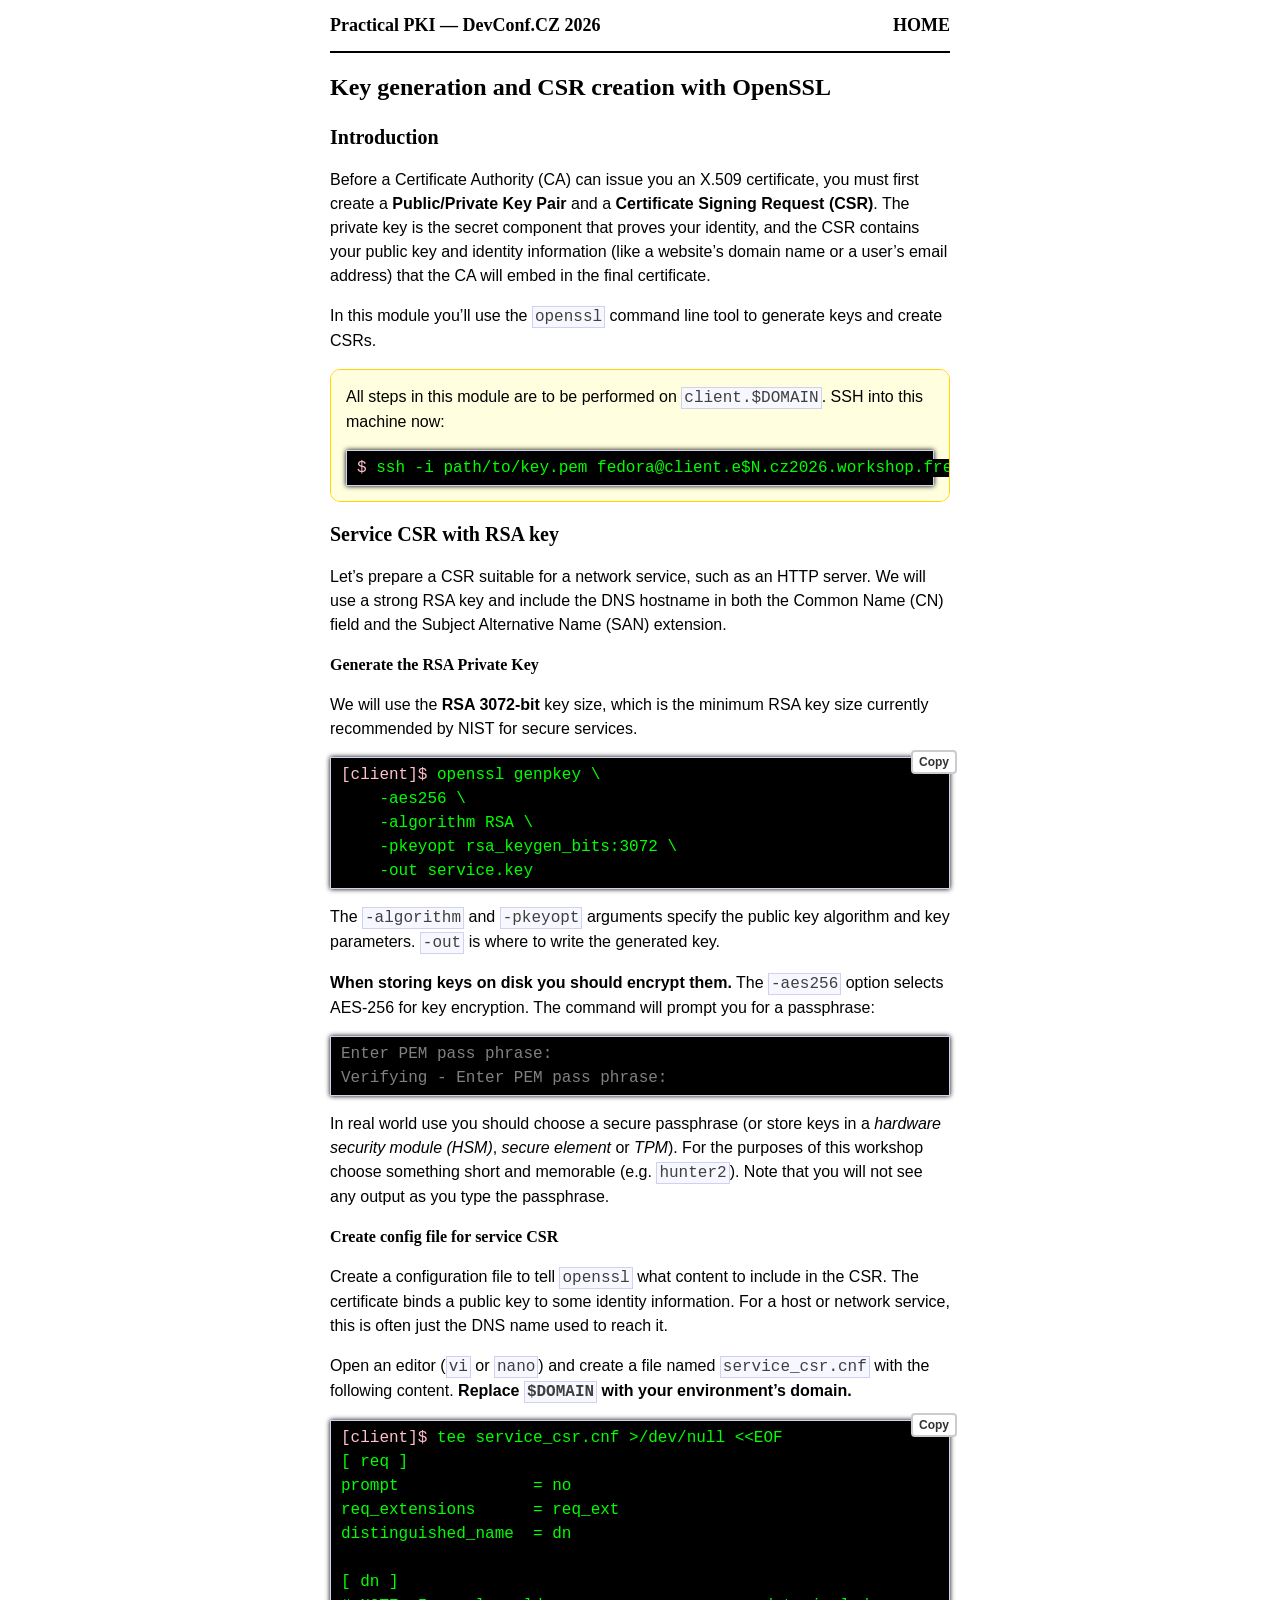
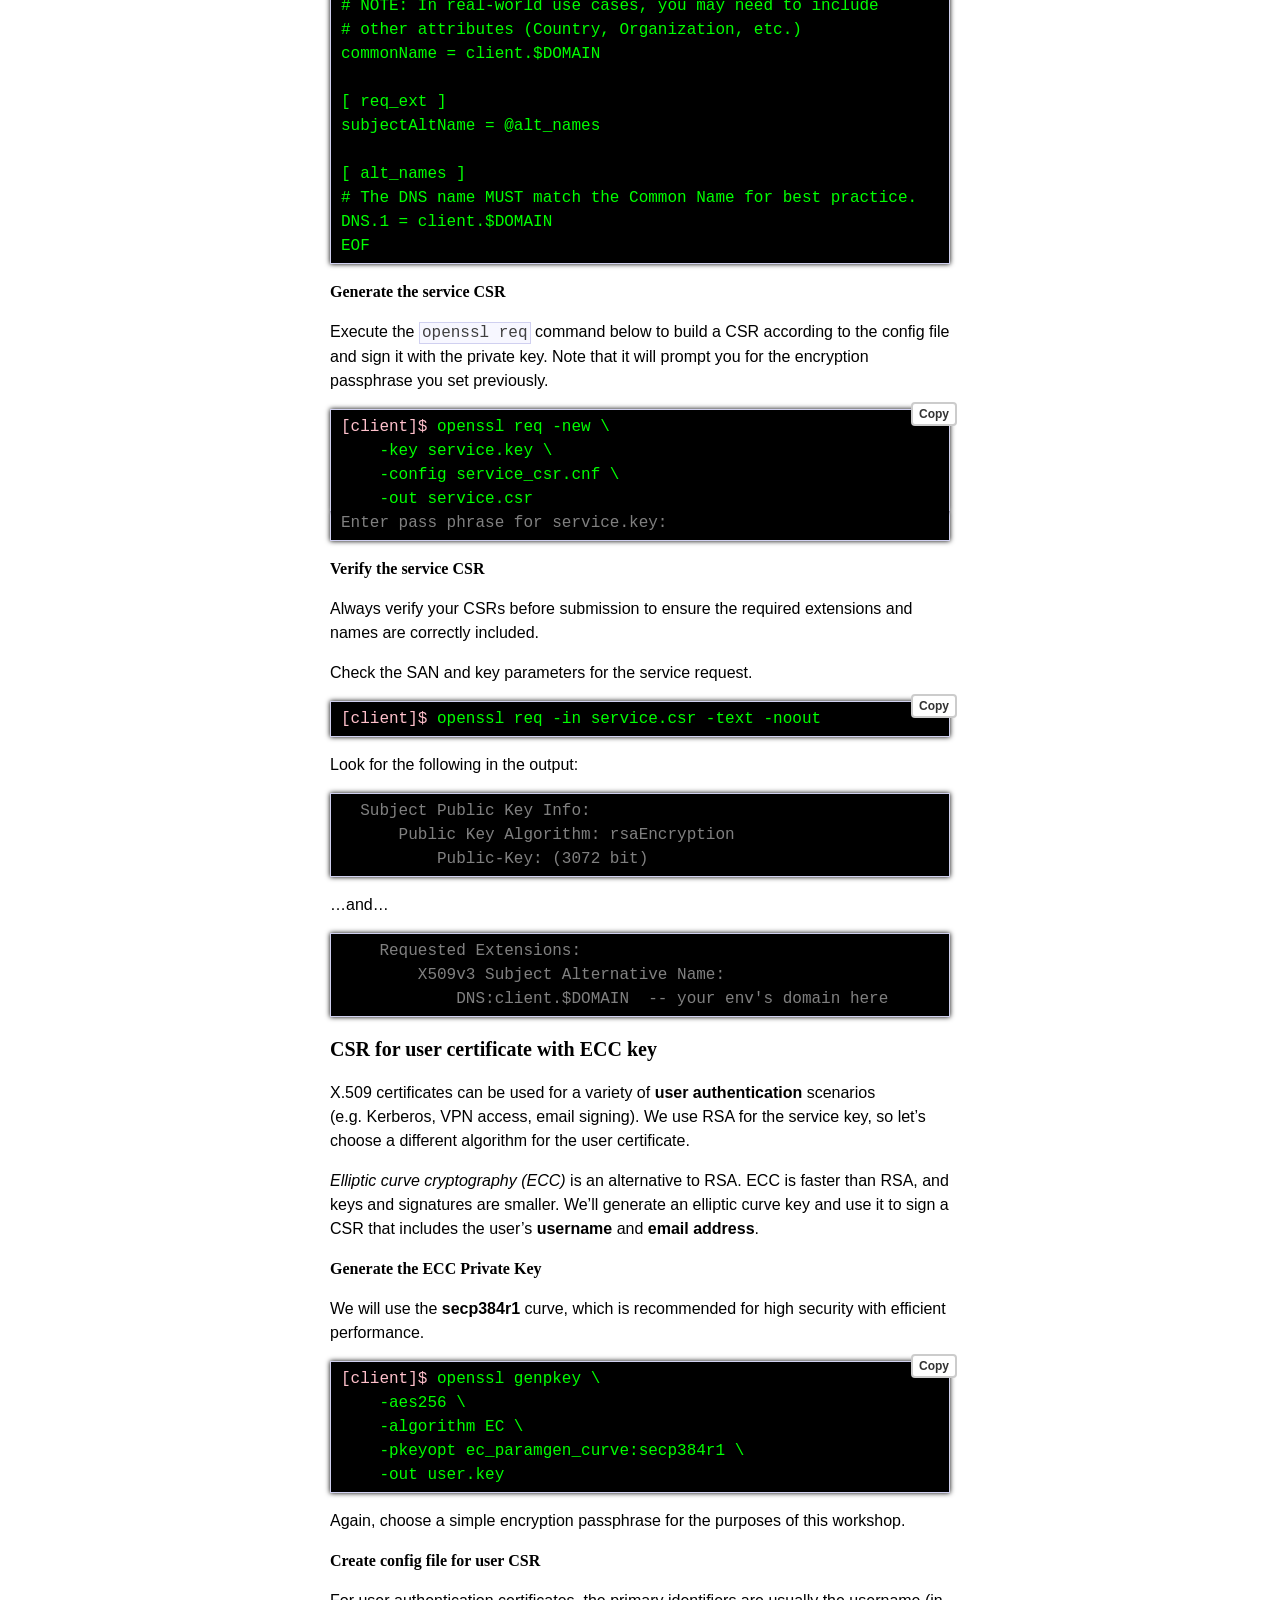
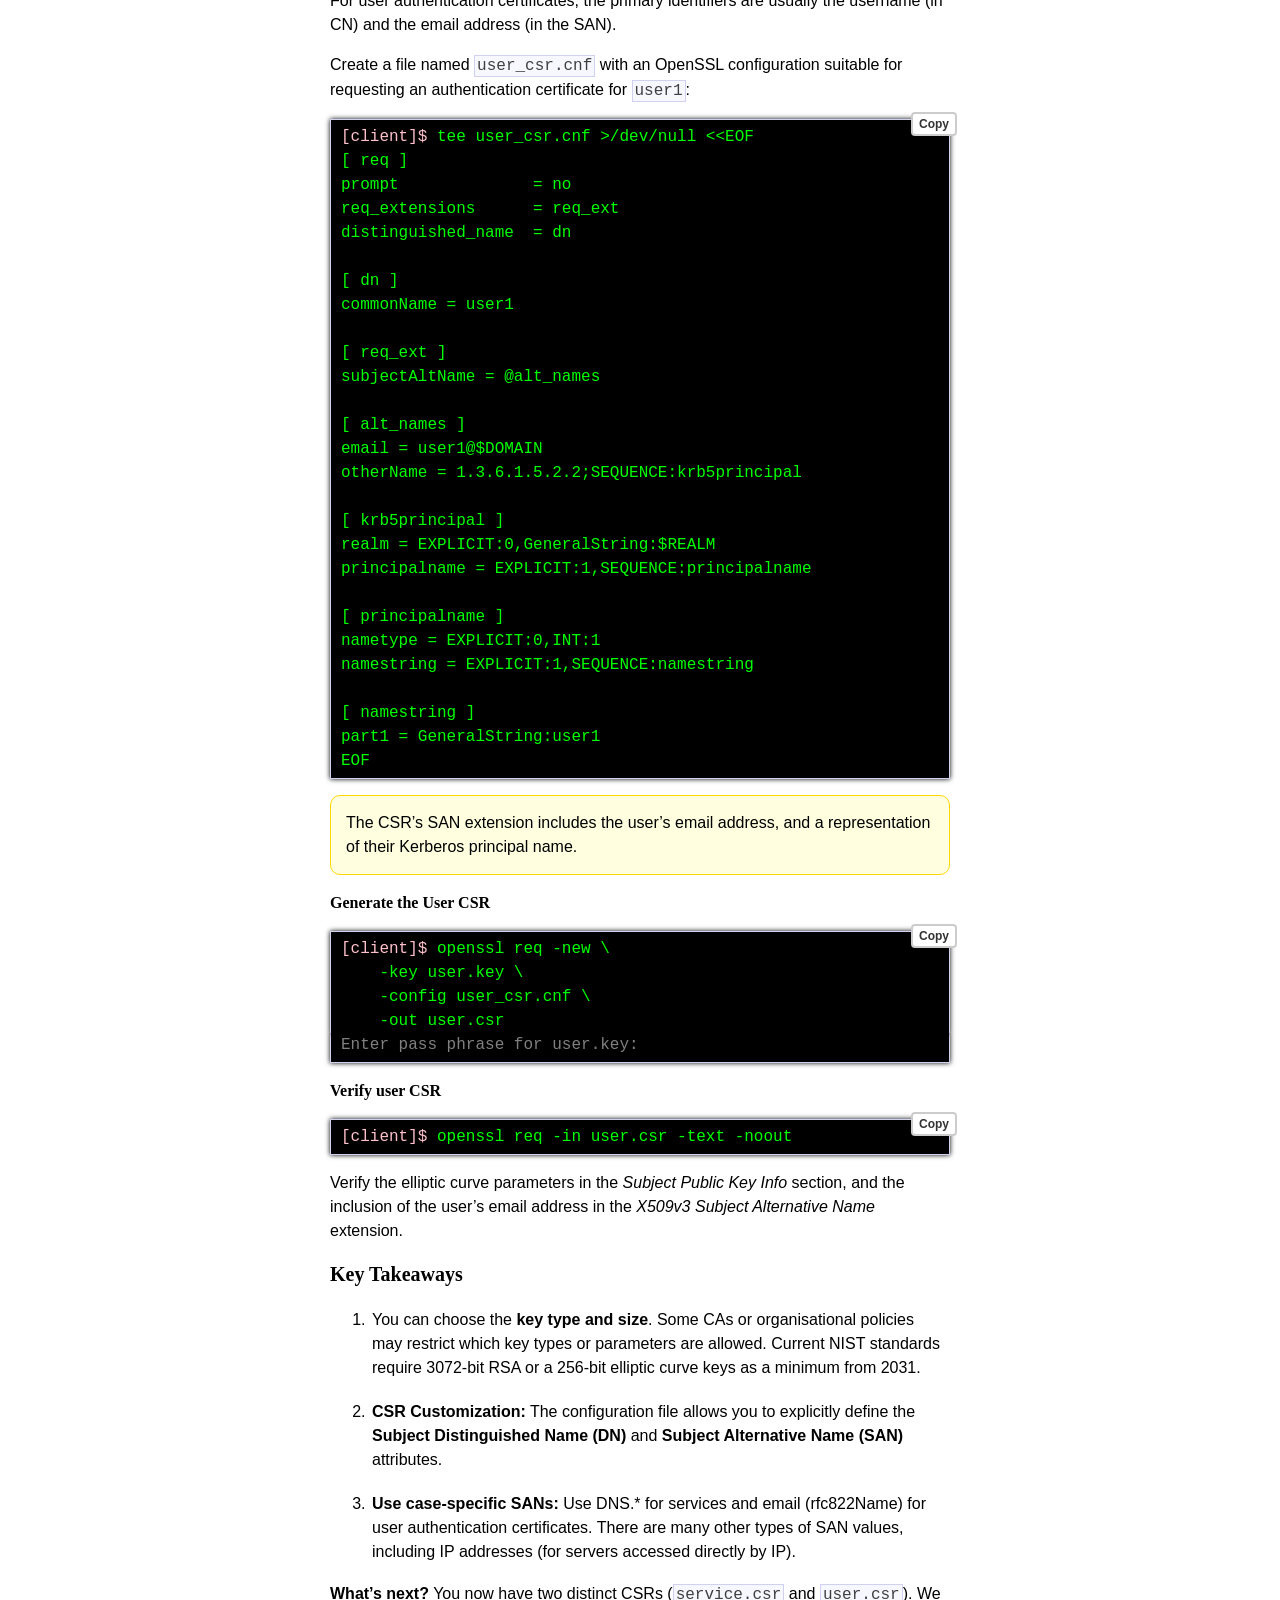
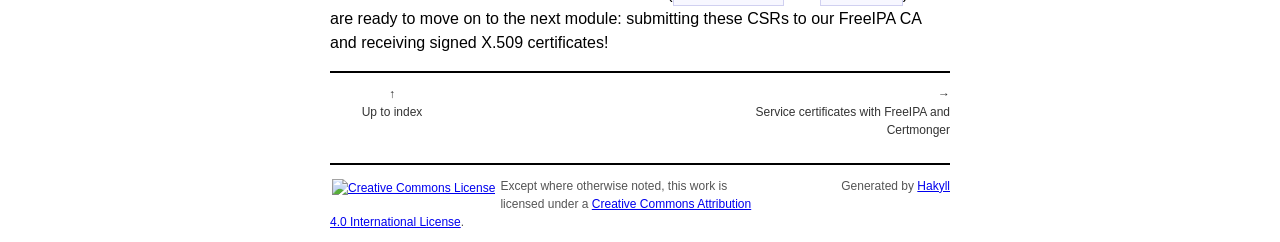
==== commit dfbc1c0c: "snapshot 26-06-16 14:13" ====
--- a/modules/01-keygen-and-csr.html
+++ b/modules/01-keygen-and-csr.html
@@ -3,14 +3,14 @@
     <head>
         <meta charset="UTF-8">
         <meta name="viewport" content="width=device-width, initial-scale=1.0">
-        <title>Practical PKI - TODO.CONF 2026 - Key generation and CSR creation with OpenSSL</title>
+        <title>Practical PKI - DevConf.CZ 2026 - Key generation and CSR creation with OpenSSL</title>
         <link rel="stylesheet" href="../css/default.css">
         <script src="../js/copy-button.js"></script>
     </head>
     <body>
         <div id="header">
             <div id="logo">
-                <a href="../">Practical PKI — TODO.CONF 2026</a>
+                <a href="../">Practical PKI — DevConf.CZ 2026</a>
             </div>
             <div id="navigation">
                 <a href="../">Home</a>
@@ -33,7 +33,7 @@
 <div class="note">
 <p>All steps in this module are to be performed on <code>client.$DOMAIN</code>.
 SSH into this machine now:</p>
-<pre class="command no-copy"><code>ssh -i path/to/key.pem fedora@client.e$N.pki.example.com</code></pre>
+<pre class="command no-copy"><code>ssh -i path/to/key.pem fedora@client.e$N.cz2026.workshop.freeipa.org</code></pre>
 </div>
 <h2 id="service-csr-with-rsa-key">Service CSR with RSA key <a href="#service-csr-with-rsa-key" class="section">§</a></h2>
 <p>Let’s prepare a CSR suitable for a network service, such as an HTTP
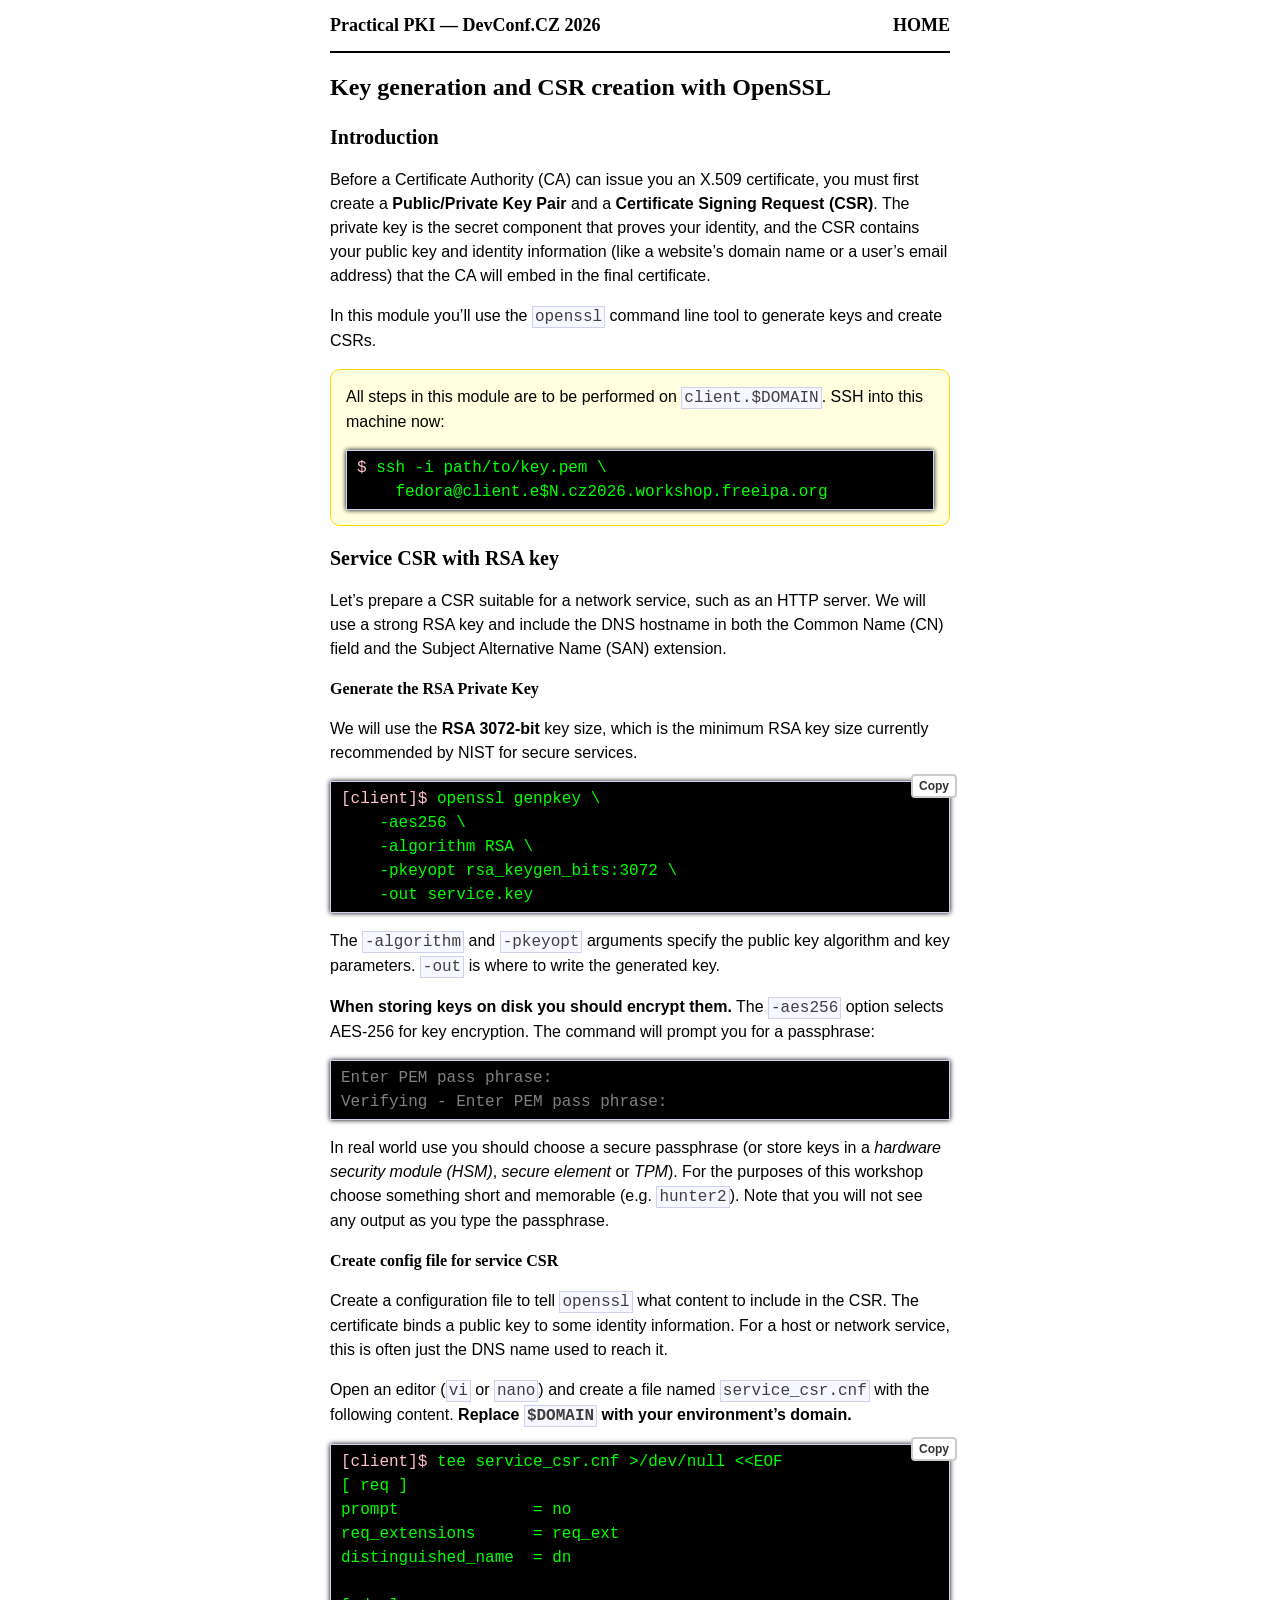
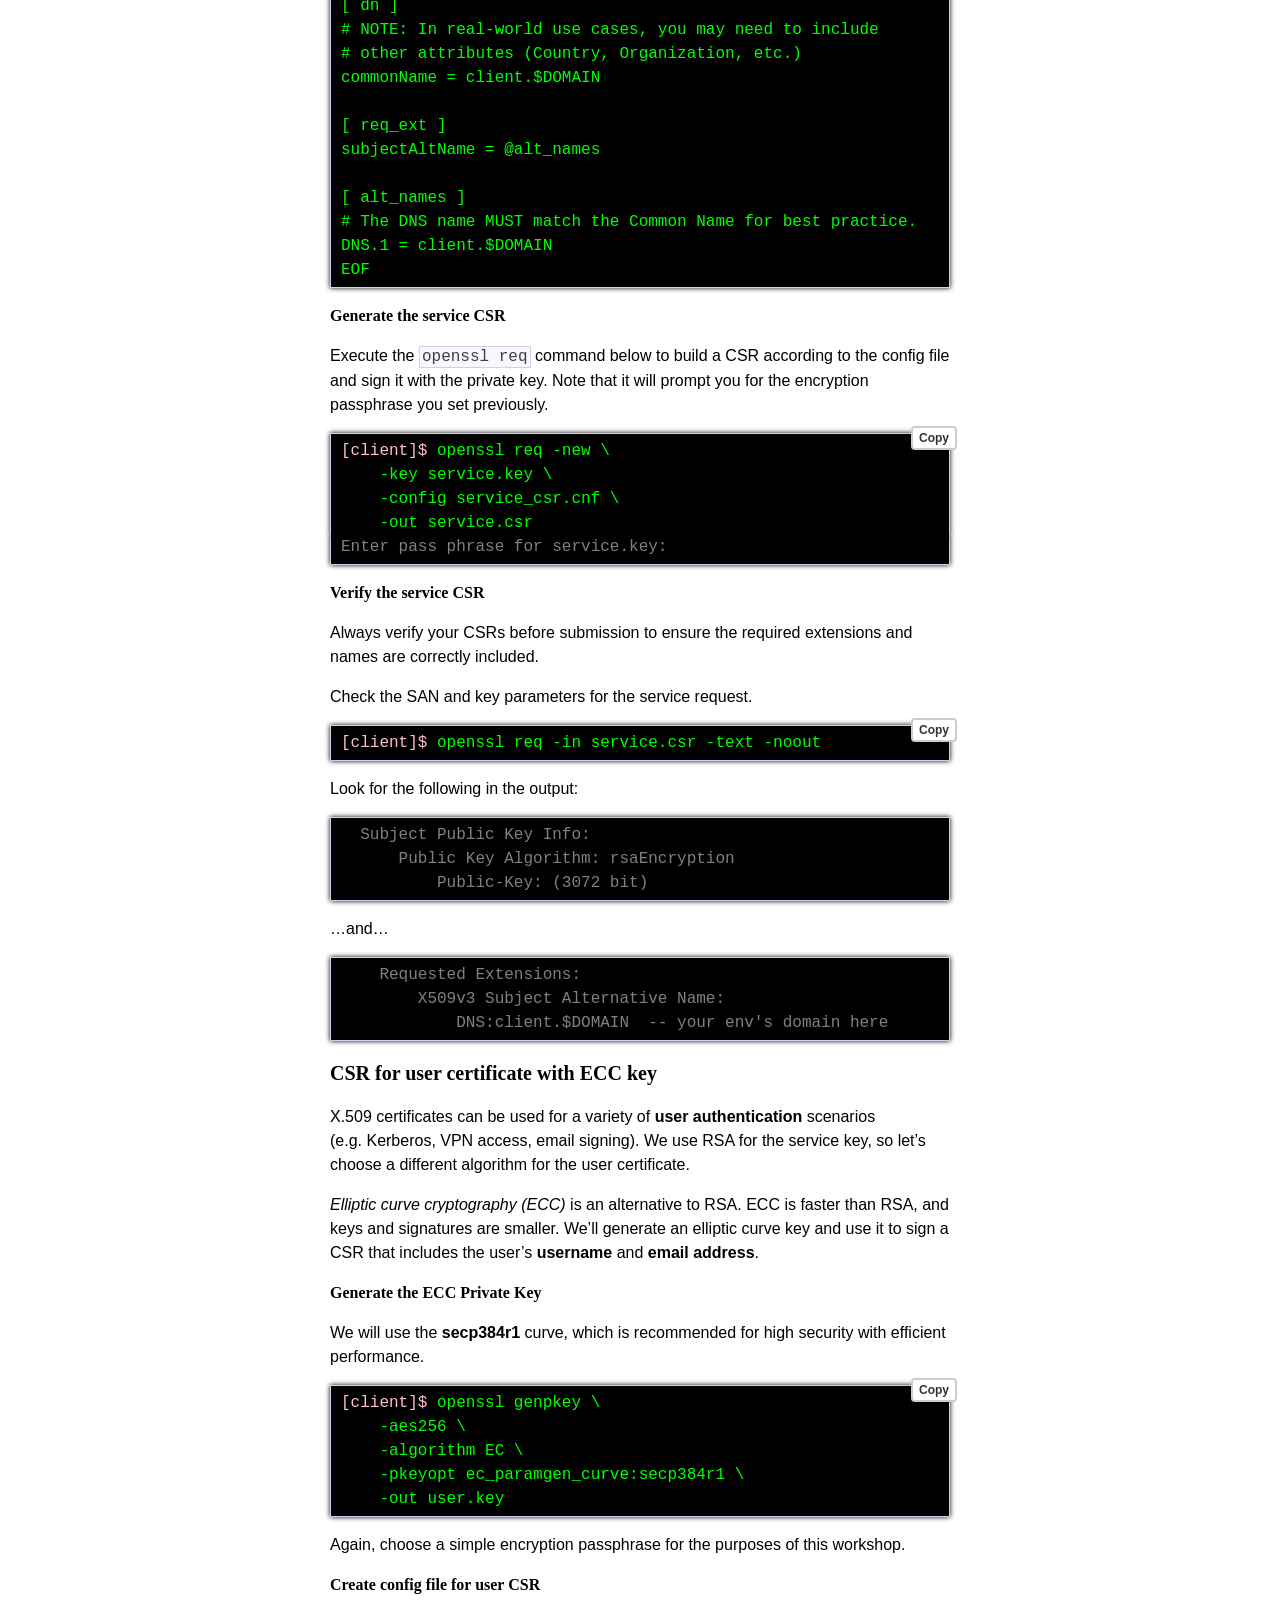
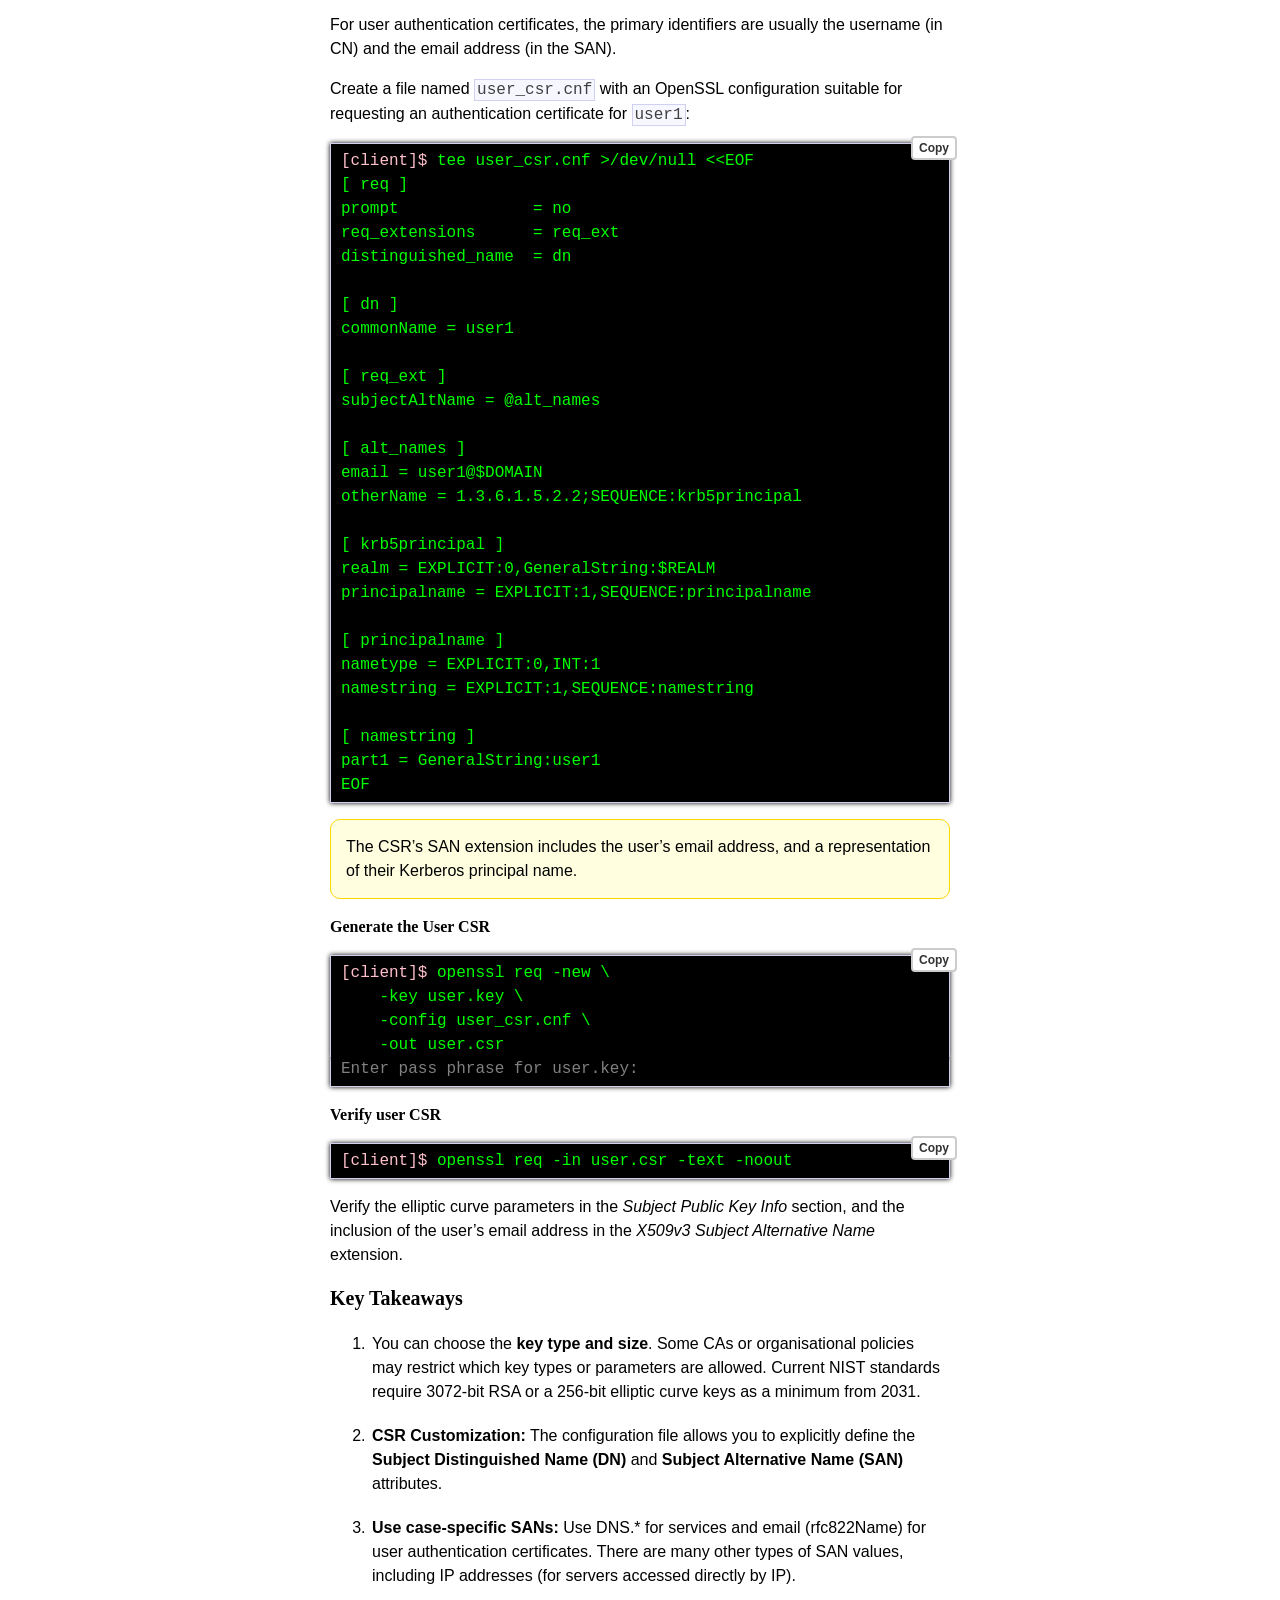
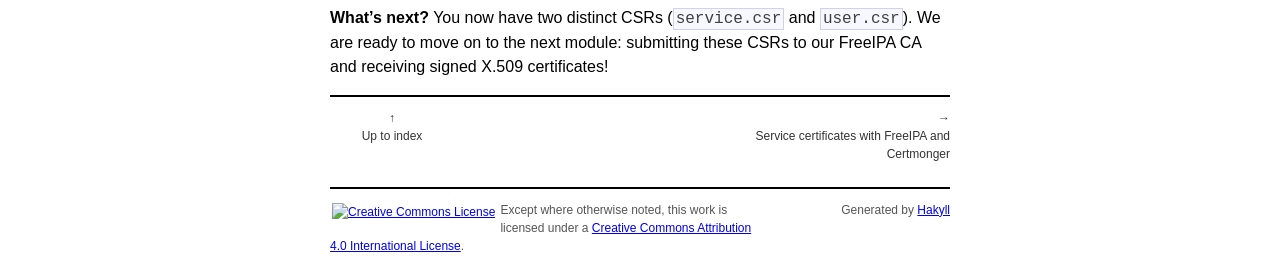
==== commit 3f8bc6f3: "snapshot 26-06-18 11:05" ====
--- a/modules/01-keygen-and-csr.html
+++ b/modules/01-keygen-and-csr.html
@@ -33,7 +33,8 @@
 <div class="note">
 <p>All steps in this module are to be performed on <code>client.$DOMAIN</code>.
 SSH into this machine now:</p>
-<pre class="command no-copy"><code>ssh -i path/to/key.pem fedora@client.e$N.cz2026.workshop.freeipa.org</code></pre>
+<pre class="command no-copy"><code>ssh -i path/to/key.pem \
+    fedora@client.e$N.cz2026.workshop.freeipa.org</code></pre>
 </div>
 <h2 id="service-csr-with-rsa-key">Service CSR with RSA key <a href="#service-csr-with-rsa-key" class="section">§</a></h2>
 <p>Let’s prepare a CSR suitable for a network service, such as an HTTP
